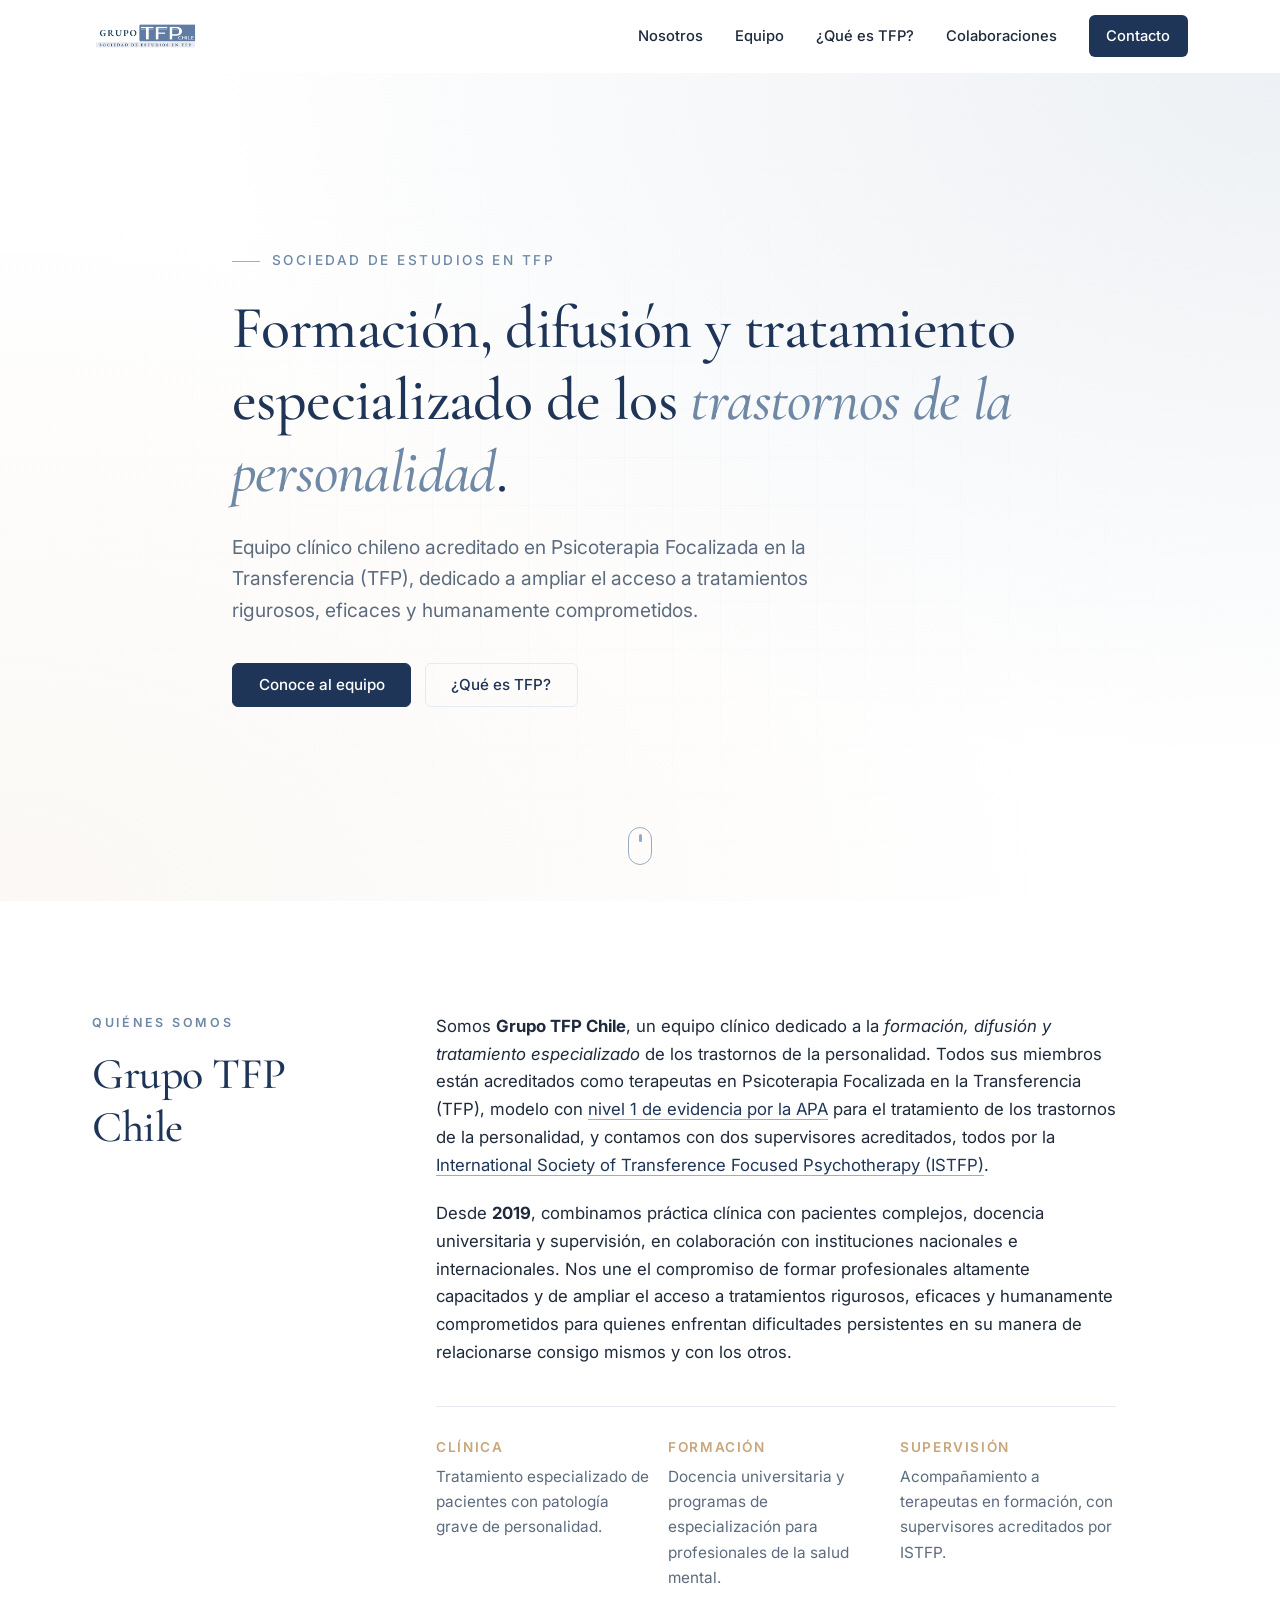
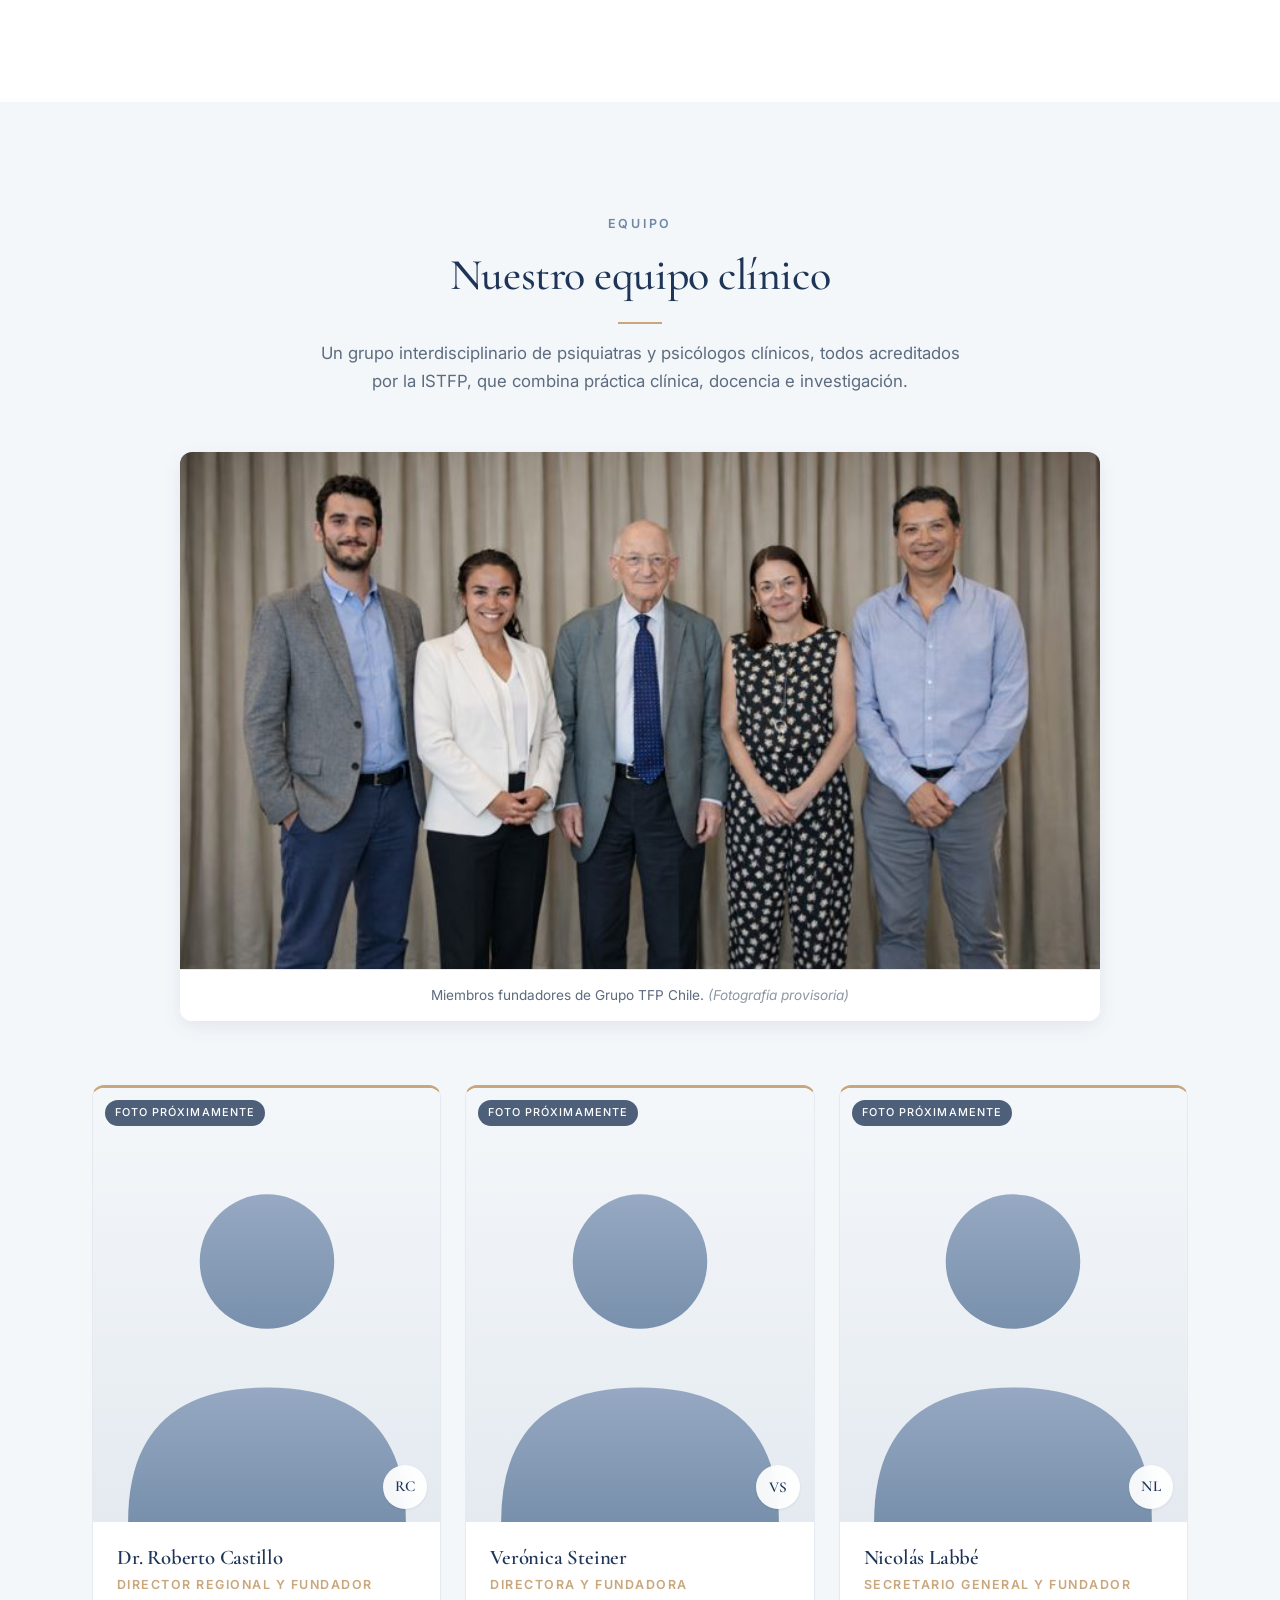
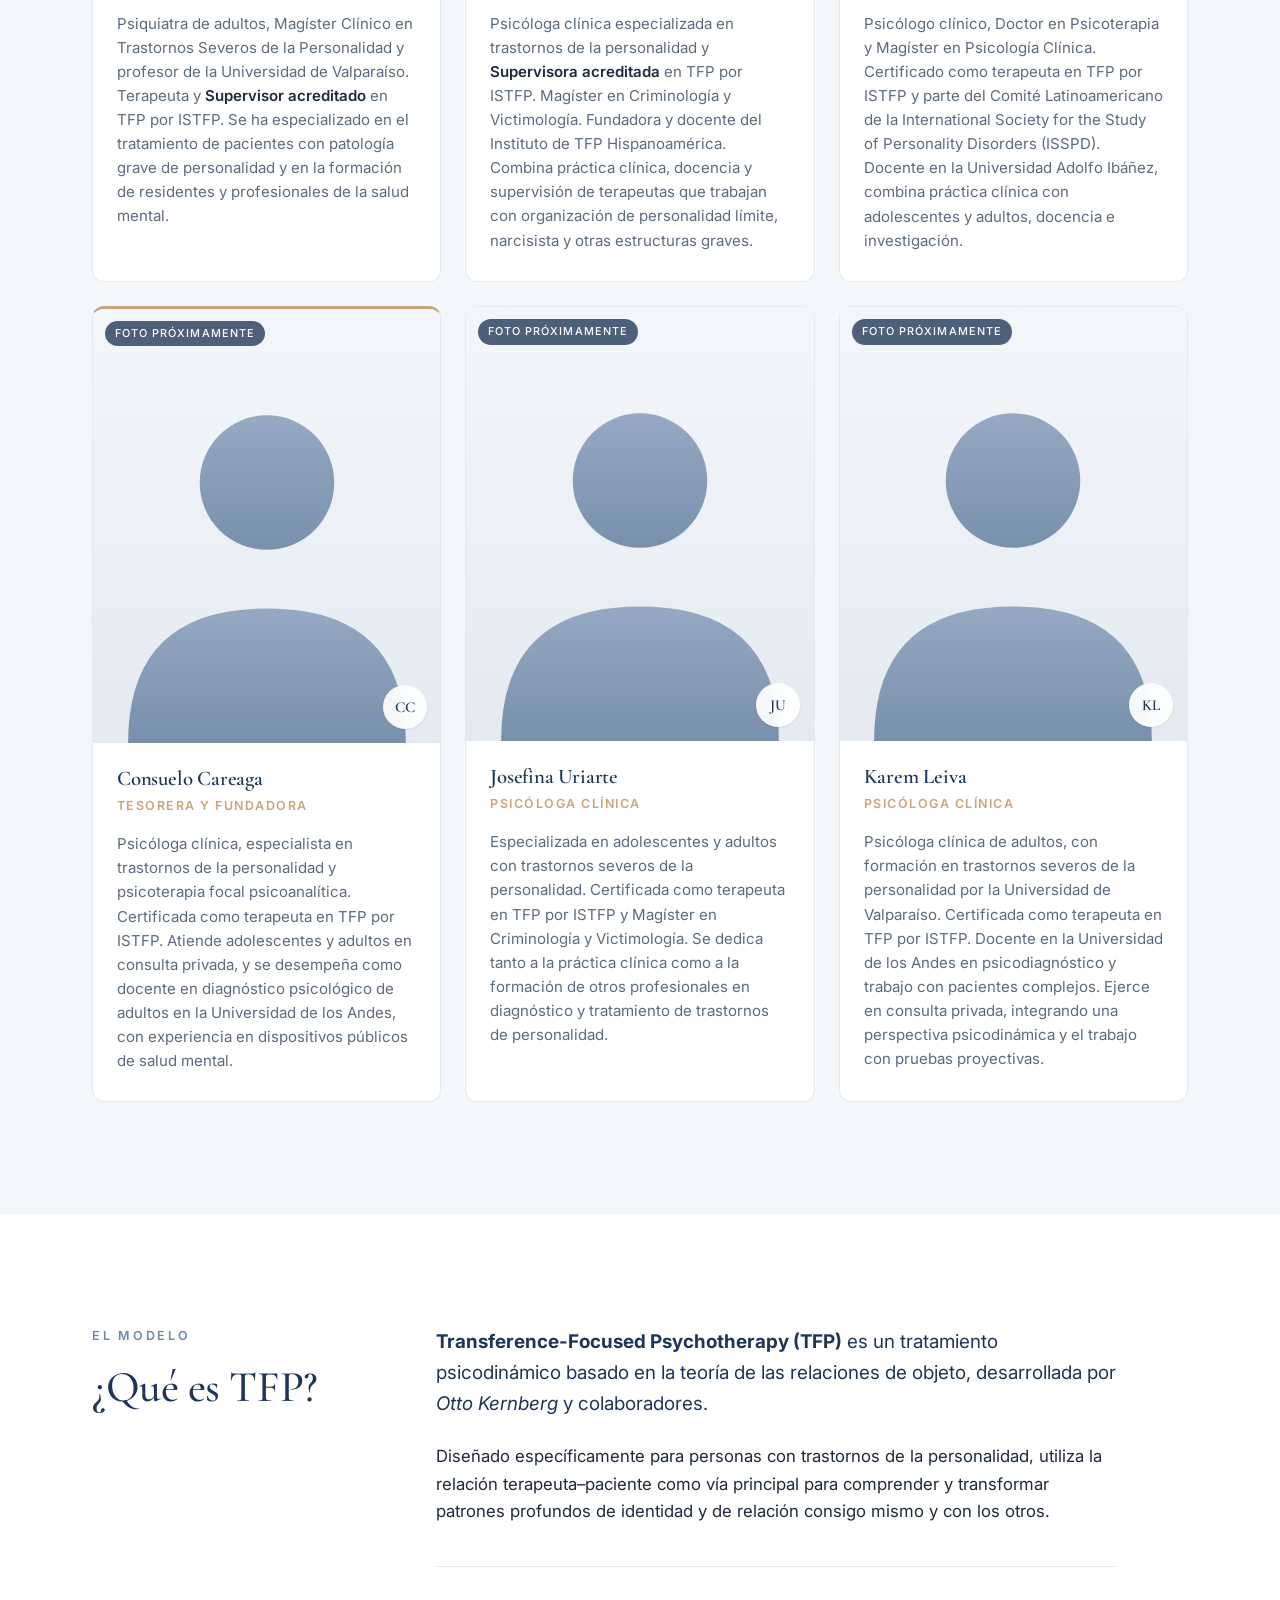
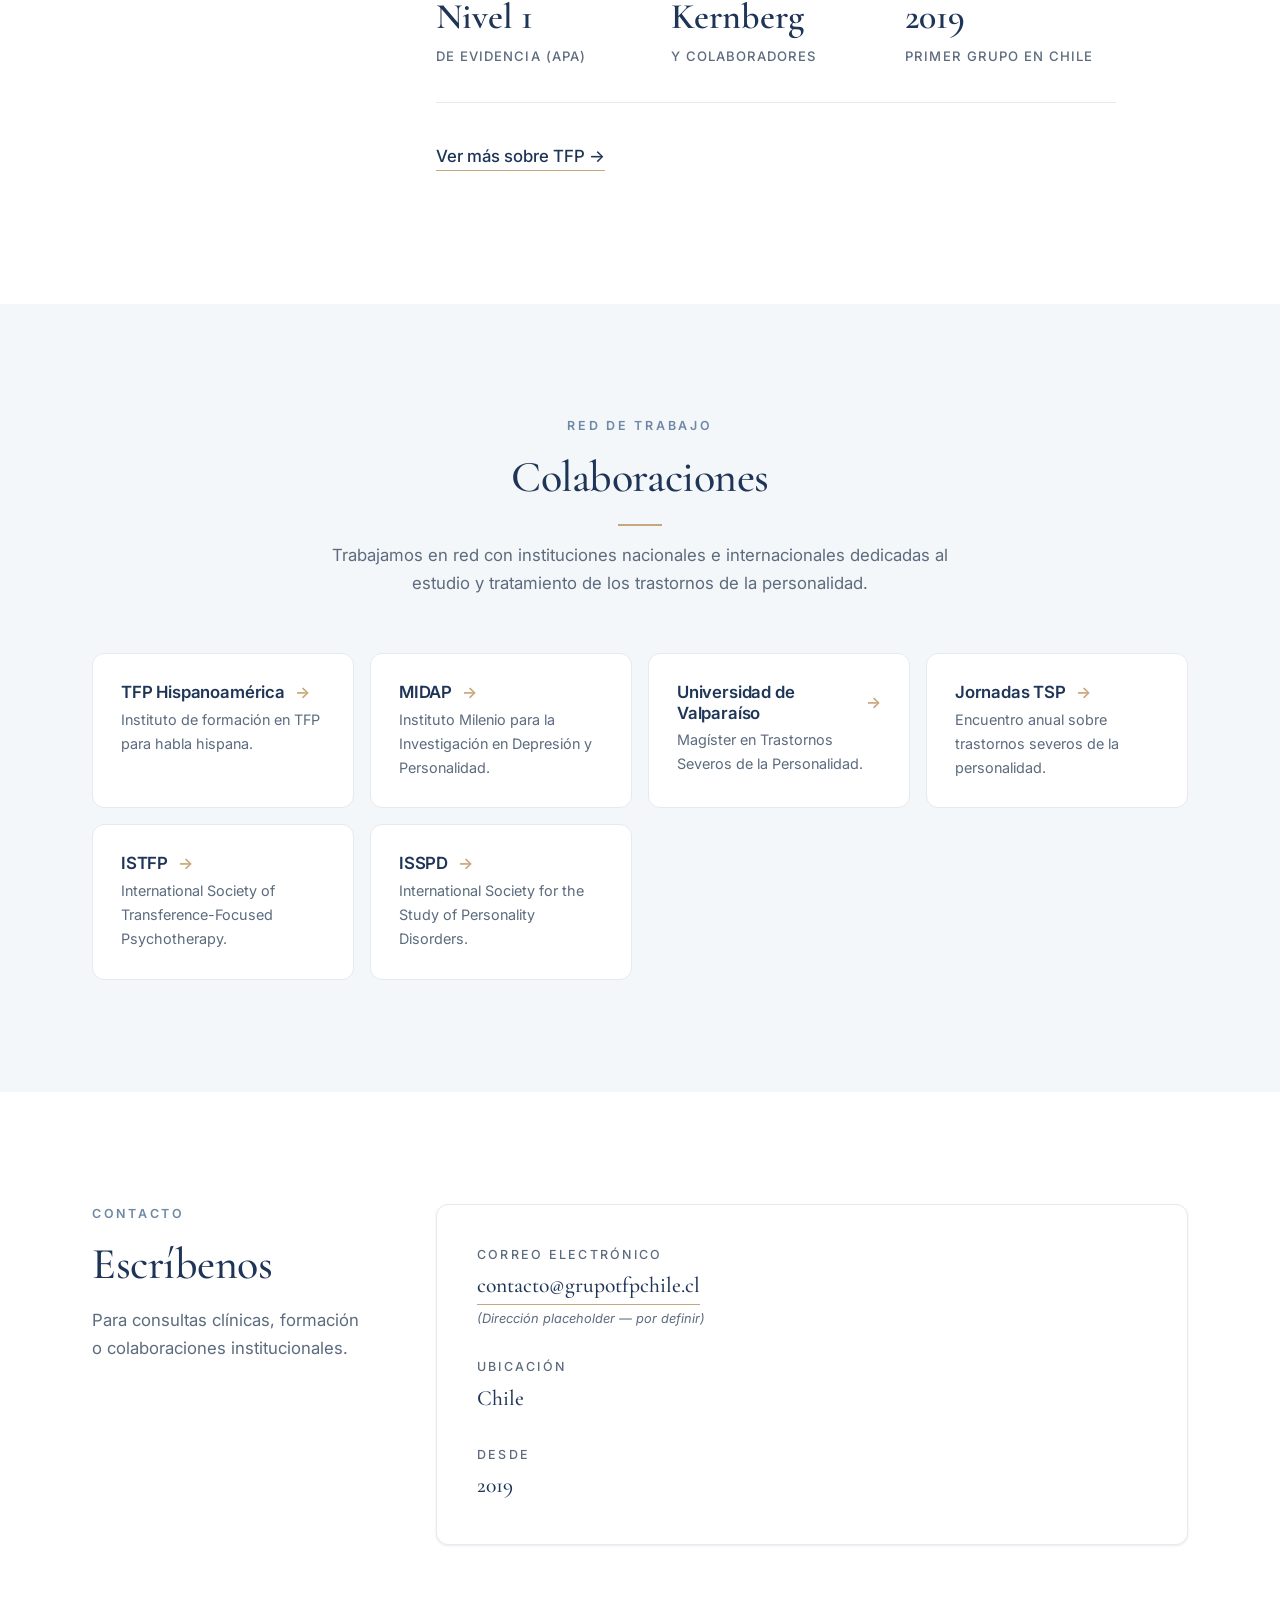
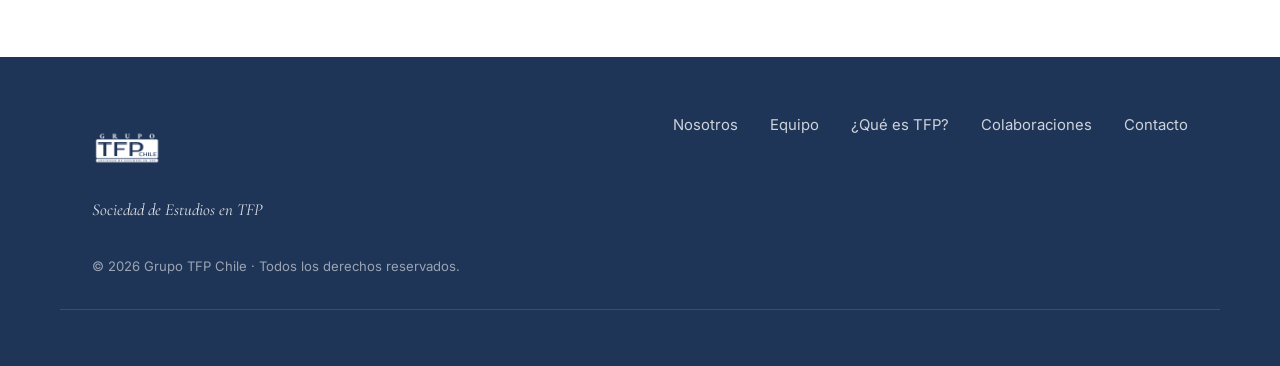
==== index.html @ db793c7a "Subir sitio" ====
<!DOCTYPE html>
<html lang="es">
<head>
  <meta charset="UTF-8" />
  <meta name="viewport" content="width=device-width, initial-scale=1.0" />
  <title>Grupo TFP Chile — Sociedad de Estudios en TFP</title>
  <meta name="description" content="Equipo clínico chileno dedicado a la formación, difusión y tratamiento especializado de los trastornos de la personalidad mediante Psicoterapia Focalizada en la Transferencia (TFP)." />
  <link rel="icon" type="image/png" href="assets/logos/logo-tfp.png" />
  <link rel="preconnect" href="https://fonts.googleapis.com" />
  <link rel="preconnect" href="https://fonts.gstatic.com" crossorigin />
  <link href="https://fonts.googleapis.com/css2?family=Cormorant+Garamond:wght@400;500;600;700&family=Inter:wght@300;400;500;600;700&display=swap" rel="stylesheet" />
  <link rel="stylesheet" href="css/styles.css" />
</head>
<body>

  <!-- ======================= NAV ======================= -->
  <header class="nav" id="site-nav">
    <div class="nav__inner container">
      <a href="#inicio" class="nav__brand" aria-label="Grupo TFP Chile — inicio">
        <img src="assets/logos/logo-tfp-extendido.png" alt="Grupo TFP Chile" class="nav__logo" />
      </a>

      <button class="nav__toggle" aria-label="Abrir menú" aria-expanded="false" aria-controls="nav-menu">
        <span></span><span></span><span></span>
      </button>

      <nav class="nav__menu" id="nav-menu" aria-label="Principal">
        <a href="#nosotros">Nosotros</a>
        <a href="#equipo">Equipo</a>
        <a href="#tfp">¿Qué es TFP?</a>
        <a href="#colaboraciones">Colaboraciones</a>
        <a href="#contacto" class="nav__cta">Contacto</a>
      </nav>
    </div>
  </header>

  <!-- ======================= HERO ======================= -->
  <section class="hero" id="inicio">
    <div class="hero__inner container">
      <p class="hero__eyebrow">Sociedad de Estudios en TFP</p>
      <h1 class="hero__title">
        Formación, difusión y tratamiento especializado de los
        <em>trastornos de la personalidad</em>.
      </h1>
      <p class="hero__lead">
        Equipo clínico chileno acreditado en Psicoterapia Focalizada en la Transferencia (TFP),
        dedicado a ampliar el acceso a tratamientos rigurosos, eficaces y humanamente comprometidos.
      </p>
      <div class="hero__actions">
        <a href="#equipo" class="btn btn--primary">Conoce al equipo</a>
        <a href="#tfp" class="btn btn--ghost">¿Qué es TFP?</a>
      </div>
    </div>
    <a href="#nosotros" class="hero__scroll" aria-label="Desplazar hacia abajo">
      <span></span>
    </a>
  </section>

  <!-- ======================= NOSOTROS ======================= -->
  <section class="section" id="nosotros">
    <div class="container section__grid">
      <header class="section__head">
        <p class="section__eyebrow">Quiénes somos</p>
        <h2 class="section__title">Grupo TFP Chile</h2>
      </header>

      <div class="section__body prose">
        <p>
          Somos <strong>Grupo TFP Chile</strong>, un equipo clínico dedicado a la
          <em>formación, difusión y tratamiento especializado</em> de los trastornos de la
          personalidad. Todos sus miembros están acreditados como terapeutas en
          Psicoterapia Focalizada en la Transferencia (TFP), modelo con
          <a href="https://div12.org/treatment/transference-focused-therapy-for-borderline-personality-disorder/" target="_blank" rel="noopener noreferrer">nivel&nbsp;1 de evidencia por la APA</a>
          para el tratamiento de los trastornos de la personalidad, y contamos con dos
          supervisores acreditados, todos por la
          <a href="https://www.istfp.org/" target="_blank" rel="noopener noreferrer">International Society of Transference Focused Psychotherapy (ISTFP)</a>.
        </p>
        <p>
          Desde <strong>2019</strong>, combinamos práctica clínica con pacientes complejos,
          docencia universitaria y supervisión, en colaboración con instituciones nacionales
          e internacionales. Nos une el compromiso de formar profesionales altamente capacitados
          y de ampliar el acceso a tratamientos rigurosos, eficaces y humanamente comprometidos
          para quienes enfrentan dificultades persistentes en su manera de relacionarse consigo
          mismos y con los otros.
        </p>

        <ul class="pillars">
          <li>
            <h3>Clínica</h3>
            <p>Tratamiento especializado de pacientes con patología grave de personalidad.</p>
          </li>
          <li>
            <h3>Formación</h3>
            <p>Docencia universitaria y programas de especialización para profesionales de la salud mental.</p>
          </li>
          <li>
            <h3>Supervisión</h3>
            <p>Acompañamiento a terapeutas en formación, con supervisores acreditados por ISTFP.</p>
          </li>
        </ul>
      </div>
    </div>
  </section>

  <!-- ======================= EQUIPO ======================= -->
  <section class="section section--alt" id="equipo">
    <div class="container">
      <header class="section__head section__head--center">
        <p class="section__eyebrow">Equipo</p>
        <h2 class="section__title">Nuestro equipo clínico</h2>
        <p class="section__intro">
          Un grupo interdisciplinario de psiquiatras y psicólogos clínicos, todos acreditados por la ISTFP,
          que combina práctica clínica, docencia e investigación.
        </p>
      </header>

      <figure class="team-photo">
        <img src="assets/team/equipo-grupo-tfp.jpg" alt="Miembros fundadores de Grupo TFP Chile" />
        <figcaption>Miembros fundadores de Grupo TFP Chile. <span>(Fotografía provisoria)</span></figcaption>
      </figure>

      <ul class="team-grid">

        <li class="team-card team-card--founder">
          <figure class="team-card__photo">
            <img src="assets/team/placeholder.svg" alt="Retrato provisorio de Dr. Roberto Castillo" />
            <figcaption class="team-card__initials" aria-hidden="true">RC</figcaption>
            <span class="team-card__placeholder-note">Foto próximamente</span>
          </figure>
          <div class="team-card__body">
            <h3 class="team-card__name">Dr. Roberto Castillo</h3>
            <p class="team-card__role">Director Regional y Fundador</p>
            <p class="team-card__bio">
              Psiquiatra de adultos, Magíster Clínico en Trastornos Severos de la Personalidad y
              profesor de la Universidad de Valparaíso. Terapeuta y <strong>Supervisor acreditado</strong>
              en TFP por ISTFP. Se ha especializado en el tratamiento de pacientes con patología grave
              de personalidad y en la formación de residentes y profesionales de la salud mental.
            </p>
          </div>
        </li>

        <li class="team-card team-card--founder">
          <figure class="team-card__photo">
            <img src="assets/team/placeholder.svg" alt="Retrato provisorio de Verónica Steiner" />
            <figcaption class="team-card__initials" aria-hidden="true">VS</figcaption>
            <span class="team-card__placeholder-note">Foto próximamente</span>
          </figure>
          <div class="team-card__body">
            <h3 class="team-card__name">Verónica Steiner</h3>
            <p class="team-card__role">Directora y Fundadora</p>
            <p class="team-card__bio">
              Psicóloga clínica especializada en trastornos de la personalidad y
              <strong>Supervisora acreditada</strong> en TFP por ISTFP. Magíster en Criminología y
              Victimología. Fundadora y docente del Instituto de TFP Hispanoamérica. Combina práctica
              clínica, docencia y supervisión de terapeutas que trabajan con organización de
              personalidad límite, narcisista y otras estructuras graves.
            </p>
          </div>
        </li>

        <li class="team-card team-card--founder">
          <figure class="team-card__photo">
            <img src="assets/team/placeholder.svg" alt="Retrato provisorio de Nicolás Labbé" />
            <figcaption class="team-card__initials" aria-hidden="true">NL</figcaption>
            <span class="team-card__placeholder-note">Foto próximamente</span>
          </figure>
          <div class="team-card__body">
            <h3 class="team-card__name">Nicolás Labbé</h3>
            <p class="team-card__role">Secretario General y Fundador</p>
            <p class="team-card__bio">
              Psicólogo clínico, Doctor en Psicoterapia y Magíster en Psicología Clínica.
              Certificado como terapeuta en TFP por ISTFP y parte del Comité Latinoamericano de la
              International Society for the Study of Personality Disorders (ISSPD). Docente en la
              Universidad Adolfo Ibáñez, combina práctica clínica con adolescentes y adultos,
              docencia e investigación.
            </p>
          </div>
        </li>

        <li class="team-card team-card--founder">
          <figure class="team-card__photo">
            <img src="assets/team/placeholder.svg" alt="Retrato provisorio de Consuelo Careaga" />
            <figcaption class="team-card__initials" aria-hidden="true">CC</figcaption>
            <span class="team-card__placeholder-note">Foto próximamente</span>
          </figure>
          <div class="team-card__body">
            <h3 class="team-card__name">Consuelo Careaga</h3>
            <p class="team-card__role">Tesorera y Fundadora</p>
            <p class="team-card__bio">
              Psicóloga clínica, especialista en trastornos de la personalidad y psicoterapia focal
              psicoanalítica. Certificada como terapeuta en TFP por ISTFP. Atiende adolescentes y
              adultos en consulta privada, y se desempeña como docente en diagnóstico psicológico de
              adultos en la Universidad de los Andes, con experiencia en dispositivos públicos de salud mental.
            </p>
          </div>
        </li>

        <li class="team-card">
          <figure class="team-card__photo">
            <img src="assets/team/placeholder.svg" alt="Retrato provisorio de Josefina Uriarte" />
            <figcaption class="team-card__initials" aria-hidden="true">JU</figcaption>
            <span class="team-card__placeholder-note">Foto próximamente</span>
          </figure>
          <div class="team-card__body">
            <h3 class="team-card__name">Josefina Uriarte</h3>
            <p class="team-card__role">Psicóloga clínica</p>
            <p class="team-card__bio">
              Especializada en adolescentes y adultos con trastornos severos de la personalidad.
              Certificada como terapeuta en TFP por ISTFP y Magíster en Criminología y Victimología.
              Se dedica tanto a la práctica clínica como a la formación de otros profesionales en
              diagnóstico y tratamiento de trastornos de personalidad.
            </p>
          </div>
        </li>

        <li class="team-card">
          <figure class="team-card__photo">
            <img src="assets/team/placeholder.svg" alt="Retrato provisorio de Karem Leiva" />
            <figcaption class="team-card__initials" aria-hidden="true">KL</figcaption>
            <span class="team-card__placeholder-note">Foto próximamente</span>
          </figure>
          <div class="team-card__body">
            <h3 class="team-card__name">Karem Leiva</h3>
            <p class="team-card__role">Psicóloga clínica</p>
            <p class="team-card__bio">
              Psicóloga clínica de adultos, con formación en trastornos severos de la personalidad
              por la Universidad de Valparaíso. Certificada como terapeuta en TFP por ISTFP. Docente
              en la Universidad de los Andes en psicodiagnóstico y trabajo con pacientes complejos.
              Ejerce en consulta privada, integrando una perspectiva psicodinámica y el trabajo con
              pruebas proyectivas.
            </p>
          </div>
        </li>

      </ul>
    </div>
  </section>

  <!-- ======================= QUÉ ES TFP ======================= -->
  <section class="section" id="tfp">
    <div class="container section__grid">
      <header class="section__head">
        <p class="section__eyebrow">El modelo</p>
        <h2 class="section__title">¿Qué es TFP?</h2>
      </header>

      <div class="section__body prose">
        <p class="lead">
          <strong>Transference-Focused Psychotherapy (TFP)</strong> es un tratamiento psicodinámico
          basado en la teoría de las relaciones de objeto, desarrollada por
          <em>Otto Kernberg</em> y colaboradores.
        </p>
        <p>
          Diseñado específicamente para personas con trastornos de la personalidad, utiliza la
          relación terapeuta–paciente como vía principal para comprender y transformar patrones
          profundos de identidad y de relación consigo mismo y con los otros.
        </p>

        <div class="tfp-stats">
          <div class="stat">
            <span class="stat__value">Nivel 1</span>
            <span class="stat__label">de evidencia (APA)</span>
          </div>
          <div class="stat">
            <span class="stat__value">Kernberg</span>
            <span class="stat__label">y colaboradores</span>
          </div>
          <div class="stat">
            <span class="stat__value">2019</span>
            <span class="stat__label">primer grupo en Chile</span>
          </div>
        </div>

        <p>
          <a href="tfp.html" class="link-more">Ver más sobre TFP →</a>
        </p>
      </div>
    </div>
  </section>

  <!-- ======================= COLABORACIONES ======================= -->
  <section class="section section--alt" id="colaboraciones">
    <div class="container">
      <header class="section__head section__head--center">
        <p class="section__eyebrow">Red de trabajo</p>
        <h2 class="section__title">Colaboraciones</h2>
        <p class="section__intro">
          Trabajamos en red con instituciones nacionales e internacionales dedicadas al estudio y
          tratamiento de los trastornos de la personalidad.
        </p>
      </header>

      <ul class="collab-grid">
        <li>
          <a href="https://tfphispanoamerica.com/" target="_blank" rel="noopener noreferrer">
            <h3>TFP Hispanoamérica</h3>
            <p>Instituto de formación en TFP para habla hispana.</p>
          </a>
        </li>
        <li>
          <a href="https://midap.org/" target="_blank" rel="noopener noreferrer">
            <h3>MIDAP</h3>
            <p>Instituto Milenio para la Investigación en Depresión y Personalidad.</p>
          </a>
        </li>
        <li>
          <a href="https://www.uv.cl/" target="_blank" rel="noopener noreferrer">
            <h3>Universidad de Valparaíso</h3>
            <p>Magíster en Trastornos Severos de la Personalidad.</p>
          </a>
        </li>
        <li>
          <a href="https://tsp.uv.cl/" target="_blank" rel="noopener noreferrer">
            <h3>Jornadas TSP</h3>
            <p>Encuentro anual sobre trastornos severos de la personalidad.</p>
          </a>
        </li>
        <li>
          <a href="https://www.istfp.org/" target="_blank" rel="noopener noreferrer">
            <h3>ISTFP</h3>
            <p>International Society of Transference-Focused Psychotherapy.</p>
          </a>
        </li>
        <li>
          <a href="https://isspd.com/" target="_blank" rel="noopener noreferrer">
            <h3>ISSPD</h3>
            <p>International Society for the Study of Personality Disorders.</p>
          </a>
        </li>
      </ul>
    </div>
  </section>

  <!-- ======================= CONTACTO ======================= -->
  <section class="section section--contact" id="contacto">
    <div class="container section__grid">
      <header class="section__head">
        <p class="section__eyebrow">Contacto</p>
        <h2 class="section__title">Escríbenos</h2>
        <p class="section__intro">
          Para consultas clínicas, formación o colaboraciones institucionales.
        </p>
      </header>

      <div class="section__body">
        <div class="contact-card">
          <div class="contact-card__item">
            <span class="contact-card__label">Correo electrónico</span>
            <a class="contact-card__value" href="mailto:contacto@grupotfpchile.cl">contacto@grupotfpchile.cl</a>
            <span class="contact-card__hint">(Dirección placeholder — por definir)</span>
          </div>
          <div class="contact-card__item">
            <span class="contact-card__label">Ubicación</span>
            <span class="contact-card__value">Chile</span>
          </div>
          <div class="contact-card__item">
            <span class="contact-card__label">Desde</span>
            <span class="contact-card__value">2019</span>
          </div>
        </div>
      </div>
    </div>
  </section>

  <!-- ======================= FOOTER ======================= -->
  <footer class="footer">
    <div class="container footer__inner">
      <div class="footer__brand">
        <img src="assets/logos/logo-tfp-blanco-recuadro.png" alt="Grupo TFP Chile" />
        <p>Sociedad de Estudios en TFP</p>
      </div>
      <nav class="footer__nav" aria-label="Pie de página">
        <a href="#nosotros">Nosotros</a>
        <a href="#equipo">Equipo</a>
        <a href="#tfp">¿Qué es TFP?</a>
        <a href="#colaboraciones">Colaboraciones</a>
        <a href="#contacto">Contacto</a>
      </nav>
      <p class="footer__legal">© <span id="year">2026</span> Grupo TFP Chile · Todos los derechos reservados.</p>
    </div>
  </footer>

  <script src="js/script.js" defer></script>
</body>
</html>
---- css/styles.css ----
/* =========================================================
   Grupo TFP Chile — Stylesheet
   Paleta derivada del logo. Profesional y minimalista.
   ========================================================= */

:root {
  /* Primarios */
  --navy:     #1F3557;
  --steel:    #6E88A6;

  /* Neutros */
  --ink:      #1E2A3B;
  --muted:    #5C6B7E;
  --bg:       #FFFFFF;
  --bg-alt:   #F4F7FA;
  --line:     #E4EAF0;

  /* Acento */
  --accent:   #C9A67B;

  /* Tipografía */
  --font-serif: "Cormorant Garamond", Georgia, "Times New Roman", serif;
  --font-sans:  "Inter", system-ui, -apple-system, "Segoe UI", Roboto, sans-serif;

  /* Escala */
  --maxw: 1160px;
  --gutter: clamp(1.25rem, 3vw, 2rem);
  --radius: 6px;
  --radius-lg: 12px;
  --shadow-sm: 0 1px 2px rgba(31, 53, 87, 0.04), 0 1px 3px rgba(31, 53, 87, 0.06);
  --shadow-md: 0 6px 20px rgba(31, 53, 87, 0.08);
  --transition: 220ms cubic-bezier(.4, 0, .2, 1);
}

/* =========================================================
   Reset / base
   ========================================================= */
*, *::before, *::after { box-sizing: border-box; }

html { scroll-behavior: smooth; }

body {
  margin: 0;
  font-family: var(--font-sans);
  font-size: 17px;
  line-height: 1.65;
  color: var(--ink);
  background: var(--bg);
  -webkit-font-smoothing: antialiased;
  -moz-osx-font-smoothing: grayscale;
}

img { max-width: 100%; display: block; height: auto; }

a {
  color: var(--navy);
  text-decoration: none;
  transition: color var(--transition);
}
a:hover { color: var(--steel); }

h1, h2, h3, h4 {
  font-family: var(--font-serif);
  color: var(--navy);
  font-weight: 600;
  letter-spacing: -0.01em;
  line-height: 1.2;
  margin: 0;
}

p { margin: 0 0 1em; }

.container {
  width: 100%;
  max-width: var(--maxw);
  margin-inline: auto;
  padding-inline: var(--gutter);
}

/* =========================================================
   Navegación
   ========================================================= */
.nav {
  position: sticky;
  top: 0;
  z-index: 50;
  background: rgba(255, 255, 255, 0.88);
  backdrop-filter: saturate(180%) blur(10px);
  -webkit-backdrop-filter: saturate(180%) blur(10px);
  border-bottom: 1px solid transparent;
  transition: border-color var(--transition), background var(--transition);
}
.nav.is-scrolled {
  border-bottom-color: var(--line);
  background: rgba(255, 255, 255, 0.96);
}
.nav__inner {
  display: flex;
  align-items: center;
  justify-content: space-between;
  min-height: 72px;
  gap: 1.5rem;
}
.nav__brand { display: flex; align-items: center; }
.nav__logo { height: 40px; width: auto; }

.nav__menu {
  display: flex;
  gap: 2rem;
  align-items: center;
}
.nav__menu a {
  font-size: 0.92rem;
  font-weight: 500;
  color: var(--ink);
  position: relative;
  padding: 0.25rem 0;
}
.nav__menu a::after {
  content: "";
  position: absolute;
  left: 0; bottom: -4px;
  width: 0; height: 1.5px;
  background: var(--accent);
  transition: width var(--transition);
}
.nav__menu a:hover::after { width: 100%; }

.nav__cta {
  background: var(--navy);
  color: #fff !important;
  padding: 0.55rem 1.1rem !important;
  border-radius: var(--radius);
  transition: background var(--transition);
}
.nav__cta::after { display: none; }
.nav__cta:hover { background: var(--steel); }

.nav__toggle {
  display: none;
  flex-direction: column;
  justify-content: space-between;
  width: 28px;
  height: 20px;
  background: none;
  border: 0;
  cursor: pointer;
  padding: 0;
}
.nav__toggle span {
  display: block;
  height: 2px;
  background: var(--navy);
  border-radius: 2px;
  transition: transform var(--transition), opacity var(--transition);
}

/* =========================================================
   Hero
   ========================================================= */
.hero {
  position: relative;
  min-height: calc(100vh - 72px);
  display: flex;
  align-items: center;
  padding: clamp(4rem, 10vh, 7rem) 0 clamp(5rem, 12vh, 8rem);
  background:
    radial-gradient(ellipse at top right, rgba(110, 136, 166, 0.12), transparent 60%),
    radial-gradient(ellipse at bottom left, rgba(201, 166, 123, 0.08), transparent 60%),
    var(--bg);
  overflow: hidden;
}
.hero::before {
  content: "";
  position: absolute;
  inset: 0;
  background-image:
    linear-gradient(var(--line) 1px, transparent 1px),
    linear-gradient(90deg, var(--line) 1px, transparent 1px);
  background-size: 48px 48px;
  mask-image: radial-gradient(ellipse at center, rgba(0,0,0,.5), transparent 70%);
  -webkit-mask-image: radial-gradient(ellipse at center, rgba(0,0,0,.5), transparent 70%);
  opacity: 0.45;
  pointer-events: none;
}
.hero__inner { position: relative; max-width: 880px; }

.hero__eyebrow {
  font-family: var(--font-sans);
  font-size: 0.85rem;
  font-weight: 500;
  letter-spacing: 0.18em;
  text-transform: uppercase;
  color: var(--steel);
  margin: 0 0 1.25rem;
}
.hero__eyebrow::before {
  content: "";
  display: inline-block;
  width: 28px;
  height: 1px;
  background: var(--accent);
  vertical-align: middle;
  margin-right: 0.75rem;
}

.hero__title {
  font-size: clamp(2.2rem, 5.2vw, 3.75rem);
  font-weight: 500;
  color: var(--navy);
  margin-bottom: 1.5rem;
}
.hero__title em {
  font-style: italic;
  color: var(--steel);
  font-weight: 500;
}

.hero__lead {
  font-size: clamp(1.05rem, 1.6vw, 1.2rem);
  color: var(--muted);
  max-width: 640px;
  margin-bottom: 2.25rem;
}

.hero__actions {
  display: flex;
  gap: 0.85rem;
  flex-wrap: wrap;
}

.hero__scroll {
  position: absolute;
  left: 50%;
  bottom: 2.25rem;
  transform: translateX(-50%);
  width: 24px;
  height: 38px;
  border: 1.5px solid var(--steel);
  border-radius: 12px;
  display: flex;
  justify-content: center;
  opacity: 0.7;
}
.hero__scroll span {
  width: 3px;
  height: 8px;
  background: var(--steel);
  border-radius: 2px;
  margin-top: 6px;
  animation: scroll-dot 1.8s ease-in-out infinite;
}
@keyframes scroll-dot {
  0%   { transform: translateY(0); opacity: 1; }
  70%  { transform: translateY(10px); opacity: 0; }
  100% { transform: translateY(0); opacity: 0; }
}

/* =========================================================
   Botones
   ========================================================= */
.btn {
  display: inline-flex;
  align-items: center;
  gap: 0.5rem;
  padding: 0.85rem 1.6rem;
  font: 500 0.95rem/1 var(--font-sans);
  border-radius: var(--radius);
  border: 1.5px solid transparent;
  cursor: pointer;
  transition: all var(--transition);
  text-decoration: none;
}
.btn--primary {
  background: var(--navy);
  color: #fff;
  border-color: var(--navy);
}
.btn--primary:hover {
  background: var(--steel);
  border-color: var(--steel);
  color: #fff;
  transform: translateY(-1px);
  box-shadow: var(--shadow-md);
}
.btn--ghost {
  background: transparent;
  color: var(--navy);
  border-color: var(--line);
}
.btn--ghost:hover {
  border-color: var(--navy);
  color: var(--navy);
}

/* =========================================================
   Secciones
   ========================================================= */
.section {
  padding: clamp(4rem, 9vw, 7rem) 0;
}
.section--alt { background: var(--bg-alt); }

.section__grid {
  display: grid;
  grid-template-columns: 280px 1fr;
  gap: clamp(2rem, 5vw, 5rem);
  align-items: start;
}

.section__head { position: relative; }
.section__head--center {
  text-align: center;
  max-width: 720px;
  margin: 0 auto 3.5rem;
}

.section__eyebrow {
  font-family: var(--font-sans);
  font-size: 0.78rem;
  font-weight: 600;
  letter-spacing: 0.22em;
  text-transform: uppercase;
  color: var(--steel);
  margin: 0 0 0.9rem;
}
.section__title {
  font-size: clamp(1.9rem, 3.6vw, 2.75rem);
  font-weight: 500;
  color: var(--navy);
  margin-bottom: 1rem;
}
.section__head--center .section__title::after {
  content: "";
  display: block;
  width: 44px;
  height: 2px;
  background: var(--accent);
  margin: 1.25rem auto 0;
}
.section__intro {
  color: var(--muted);
  font-size: 1.05rem;
  max-width: 640px;
  margin-inline: auto;
}

/* Prose */
.prose { max-width: 680px; color: var(--ink); }
.prose p { margin-bottom: 1.25em; font-size: 1.05rem; }
.prose .lead { font-size: 1.18rem; color: var(--navy); }
.prose a {
  color: var(--navy);
  border-bottom: 1px solid var(--accent);
  transition: color var(--transition), border-color var(--transition);
}
.prose a:hover { color: var(--steel); border-color: var(--steel); }

.link-more {
  font-weight: 500;
  color: var(--navy);
  border-bottom: 1px solid var(--accent);
  display: inline-block;
}

/* Pilares */
.pillars {
  list-style: none;
  padding: 0;
  margin: 2.5rem 0 0;
  display: grid;
  grid-template-columns: repeat(3, 1fr);
  gap: 1rem;
  border-top: 1px solid var(--line);
  padding-top: 2rem;
}
.pillars li h3 {
  font-family: var(--font-sans);
  font-size: 0.85rem;
  font-weight: 600;
  letter-spacing: 0.12em;
  text-transform: uppercase;
  color: var(--accent);
  margin-bottom: 0.5rem;
}
.pillars li p {
  font-size: 0.96rem;
  color: var(--muted);
  margin: 0;
}

/* =========================================================
   Equipo
   ========================================================= */
.team-photo {
  margin: 0 0 4rem;
  max-width: 920px;
  margin-inline: auto;
  border-radius: var(--radius-lg);
  overflow: hidden;
  box-shadow: var(--shadow-md);
}
.team-photo img {
  width: 100%;
  object-fit: cover;
  object-position: center;
  aspect-ratio: 16 / 9;
  background: var(--bg-alt);
}
.team-photo figcaption {
  font-size: 0.85rem;
  color: var(--muted);
  text-align: center;
  padding: 0.9rem 1rem;
  background: #fff;
  border-top: 1px solid var(--line);
}
.team-photo figcaption span { font-style: italic; opacity: 0.7; }

.team-grid {
  list-style: none;
  padding: 0;
  margin: 0;
  display: grid;
  grid-template-columns: repeat(auto-fit, minmax(280px, 1fr));
  gap: 1.5rem;
}

.team-card {
  background: #fff;
  border: 1px solid var(--line);
  border-radius: var(--radius-lg);
  overflow: hidden;
  display: flex;
  flex-direction: column;
  transition: border-color var(--transition), transform var(--transition), box-shadow var(--transition);
}
.team-card:hover {
  border-color: var(--steel);
  transform: translateY(-3px);
  box-shadow: var(--shadow-md);
}
.team-card--founder { border-top: 3px solid var(--accent); }

.team-card__photo {
  position: relative;
  margin: 0;
  aspect-ratio: 4 / 5;
  overflow: hidden;
  background: var(--bg-alt);
}
.team-card__photo img {
  width: 100%;
  height: 100%;
  object-fit: cover;
  object-position: center;
  transition: transform var(--transition);
}
.team-card:hover .team-card__photo img { transform: scale(1.03); }

.team-card__initials {
  position: absolute;
  bottom: 0.85rem;
  right: 0.85rem;
  width: 44px;
  height: 44px;
  border-radius: 50%;
  background: rgba(255, 255, 255, 0.92);
  color: var(--navy);
  display: flex;
  align-items: center;
  justify-content: center;
  font-family: var(--font-serif);
  font-weight: 600;
  font-size: 0.95rem;
  letter-spacing: 0.05em;
  box-shadow: var(--shadow-sm);
  backdrop-filter: blur(8px);
  -webkit-backdrop-filter: blur(8px);
}

.team-card__placeholder-note {
  position: absolute;
  top: 0.75rem;
  left: 0.75rem;
  background: rgba(31, 53, 87, 0.78);
  color: #fff;
  font-size: 0.68rem;
  font-weight: 500;
  letter-spacing: 0.1em;
  text-transform: uppercase;
  padding: 0.25rem 0.6rem;
  border-radius: 100px;
  backdrop-filter: blur(6px);
  -webkit-backdrop-filter: blur(6px);
}

.team-card__body {
  padding: 1.5rem 1.5rem 1.75rem;
  display: flex;
  flex-direction: column;
  flex: 1;
}

.team-card__name {
  font-size: 1.3rem;
  font-weight: 600;
  color: var(--navy);
  margin-bottom: 0.25rem;
}
.team-card__role {
  font-family: var(--font-sans);
  font-size: 0.78rem;
  font-weight: 600;
  letter-spacing: 0.12em;
  text-transform: uppercase;
  color: var(--accent);
  margin: 0 0 1rem;
}
.team-card__bio {
  font-size: 0.94rem;
  color: var(--muted);
  margin: 0;
  line-height: 1.6;
}
.team-card__bio strong { color: var(--ink); font-weight: 600; }

/* =========================================================
   TFP stats
   ========================================================= */
.tfp-stats {
  display: grid;
  grid-template-columns: repeat(3, 1fr);
  gap: 1.5rem;
  margin: 2.5rem 0;
  padding: 2rem 0;
  border-top: 1px solid var(--line);
  border-bottom: 1px solid var(--line);
}
.stat { text-align: left; }
.stat__value {
  display: block;
  font-family: var(--font-serif);
  font-size: clamp(1.6rem, 3vw, 2.25rem);
  font-weight: 600;
  color: var(--navy);
  line-height: 1;
  margin-bottom: 0.4rem;
}
.stat__label {
  font-size: 0.82rem;
  letter-spacing: 0.08em;
  text-transform: uppercase;
  color: var(--muted);
  font-weight: 500;
}

/* =========================================================
   Colaboraciones
   ========================================================= */
.collab-grid {
  list-style: none;
  padding: 0;
  margin: 0;
  display: grid;
  grid-template-columns: repeat(auto-fit, minmax(260px, 1fr));
  gap: 1rem;
}
.collab-grid a {
  display: block;
  height: 100%;
  padding: 1.75rem;
  background: #fff;
  border: 1px solid var(--line);
  border-radius: var(--radius-lg);
  transition: all var(--transition);
  color: var(--ink);
}
.collab-grid a:hover {
  border-color: var(--steel);
  transform: translateY(-2px);
  box-shadow: var(--shadow-md);
}
.collab-grid h3 {
  font-family: var(--font-sans);
  font-size: 1.05rem;
  font-weight: 600;
  color: var(--navy);
  margin-bottom: 0.35rem;
  display: flex;
  align-items: center;
  gap: 0.6rem;
}
.collab-grid h3::after {
  content: "→";
  font-size: 1rem;
  color: var(--accent);
  transition: transform var(--transition);
}
.collab-grid a:hover h3::after { transform: translateX(4px); }
.collab-grid p {
  font-size: 0.9rem;
  color: var(--muted);
  margin: 0;
}

/* =========================================================
   Contacto
   ========================================================= */
.contact-card {
  background: #fff;
  border: 1px solid var(--line);
  border-radius: var(--radius-lg);
  padding: 2.5rem;
  display: grid;
  gap: 1.75rem;
  box-shadow: var(--shadow-sm);
}
.contact-card__item { display: flex; flex-direction: column; gap: 0.2rem; }
.contact-card__label {
  font-size: 0.78rem;
  letter-spacing: 0.18em;
  text-transform: uppercase;
  color: var(--muted);
  font-weight: 500;
}
.contact-card__value {
  font-family: var(--font-serif);
  font-size: 1.35rem;
  font-weight: 500;
  color: var(--navy);
}
a.contact-card__value { border-bottom: 1px solid var(--accent); align-self: flex-start; }
a.contact-card__value:hover { color: var(--steel); border-color: var(--steel); }
.contact-card__hint {
  font-size: 0.8rem;
  color: var(--muted);
  font-style: italic;
}

/* =========================================================
   Página interna (tfp.html)
   ========================================================= */
.page-header {
  background:
    radial-gradient(ellipse at top right, rgba(110, 136, 166, 0.14), transparent 60%),
    var(--bg-alt);
  padding: clamp(4rem, 9vw, 6rem) 0 clamp(3rem, 6vw, 4.5rem);
  border-bottom: 1px solid var(--line);
}
.page-header__breadcrumb {
  font-size: 0.82rem;
  letter-spacing: 0.1em;
  text-transform: uppercase;
  color: var(--muted);
  margin: 0 0 1rem;
}
.page-header__breadcrumb a {
  color: var(--muted);
  border-bottom: 1px solid transparent;
  transition: all var(--transition);
}
.page-header__breadcrumb a:hover {
  color: var(--navy);
  border-bottom-color: var(--accent);
}
.page-header__breadcrumb span { margin: 0 0.6rem; color: var(--line); }
.page-header h1 {
  font-size: clamp(2.2rem, 5vw, 3.25rem);
  font-weight: 500;
  max-width: 820px;
  margin-bottom: 1rem;
}
.page-header__lead {
  max-width: 720px;
  font-size: 1.15rem;
  color: var(--muted);
  margin: 0;
}

.article {
  padding: clamp(3.5rem, 8vw, 5.5rem) 0;
}
.article__grid {
  display: grid;
  grid-template-columns: 220px 1fr;
  gap: clamp(2rem, 5vw, 4.5rem);
  align-items: start;
  max-width: 1040px;
  margin: 0 auto;
}
.article__toc {
  position: sticky;
  top: 96px;
  padding: 0;
  list-style: none;
  margin: 0;
  font-size: 0.88rem;
}
.article__toc li { margin-bottom: 0.6rem; }
.article__toc a {
  color: var(--muted);
  display: block;
  padding: 0.4rem 0 0.4rem 0.9rem;
  border-left: 2px solid var(--line);
  transition: all var(--transition);
}
.article__toc a:hover,
.article__toc a.is-active {
  color: var(--navy);
  border-left-color: var(--accent);
}

.article__content { max-width: 720px; }
.article__content h2 {
  font-size: clamp(1.6rem, 3vw, 2rem);
  margin: 3rem 0 1rem;
  scroll-margin-top: 96px;
}
.article__content h2:first-child { margin-top: 0; }
.article__content h3 {
  font-family: var(--font-sans);
  font-size: 1.05rem;
  font-weight: 600;
  color: var(--navy);
  letter-spacing: 0;
  margin: 2rem 0 0.5rem;
}
.article__content p {
  font-size: 1.05rem;
  color: var(--ink);
  margin-bottom: 1.15em;
  line-height: 1.7;
}
.article__content a {
  color: var(--navy);
  border-bottom: 1px solid var(--accent);
  transition: color var(--transition), border-color var(--transition);
}
.article__content a:hover { color: var(--steel); border-color: var(--steel); }

.article__content ul {
  padding-left: 1.1rem;
  color: var(--ink);
  font-size: 1.02rem;
  line-height: 1.7;
}
.article__content ul li { margin-bottom: 0.5rem; }
.article__content ul li::marker { color: var(--accent); }

.callout {
  background: var(--bg-alt);
  border-left: 3px solid var(--accent);
  padding: 1.5rem 1.75rem;
  border-radius: 0 var(--radius) var(--radius) 0;
  margin: 2rem 0;
}
.callout p:last-child { margin-bottom: 0; }
.callout p:first-child {
  font-family: var(--font-serif);
  font-size: 1.15rem;
  color: var(--navy);
  font-style: italic;
}

.references {
  margin-top: 3rem;
  padding-top: 2rem;
  border-top: 1px solid var(--line);
}
.references ol {
  padding-left: 1.2rem;
  font-size: 0.95rem;
  color: var(--muted);
  line-height: 1.6;
}
.references ol li { margin-bottom: 0.65rem; }

.cta-band {
  background: var(--navy);
  color: #fff;
  padding: clamp(3rem, 6vw, 4.5rem) 0;
  text-align: center;
}
.cta-band h2 {
  color: #fff;
  font-size: clamp(1.6rem, 3vw, 2.1rem);
  margin-bottom: 1rem;
}
.cta-band p {
  color: rgba(255, 255, 255, 0.82);
  max-width: 560px;
  margin: 0 auto 1.75rem;
}
.cta-band .btn--primary {
  background: #fff;
  color: var(--navy);
  border-color: #fff;
}
.cta-band .btn--primary:hover {
  background: var(--accent);
  border-color: var(--accent);
  color: var(--navy);
}
.cta-band .btn--ghost {
  color: #fff;
  border-color: rgba(255, 255, 255, 0.4);
}
.cta-band .btn--ghost:hover {
  color: #fff;
  border-color: #fff;
}

@media (max-width: 880px) {
  .article__grid { grid-template-columns: 1fr; }
  .article__toc {
    position: static;
    display: flex;
    flex-wrap: wrap;
    gap: 0.5rem;
    padding-bottom: 1.5rem;
    border-bottom: 1px solid var(--line);
    margin-bottom: 2rem;
  }
  .article__toc li { margin: 0; }
  .article__toc a {
    border-left: 0;
    padding: 0.4rem 0.85rem;
    background: var(--bg-alt);
    border-radius: 100px;
    font-size: 0.82rem;
  }
  .article__toc a:hover,
  .article__toc a.is-active {
    background: var(--navy);
    color: #fff;
  }
}

/* =========================================================
   Footer
   ========================================================= */
.footer {
  background: var(--navy);
  color: rgba(255, 255, 255, 0.78);
  padding: 3.5rem 0 2rem;
  font-size: 0.92rem;
}
.footer__inner {
  display: grid;
  grid-template-columns: 1.2fr 2fr;
  gap: 2rem;
  align-items: start;
  padding-bottom: 2rem;
  border-bottom: 1px solid rgba(255, 255, 255, 0.12);
  margin-bottom: 1.5rem;
}
.footer__brand img { height: 70px; margin-bottom: 0.8rem; }
.footer__brand p {
  font-family: var(--font-serif);
  font-size: 1.05rem;
  color: rgba(255, 255, 255, 0.85);
  font-style: italic;
  margin: 0;
}
.footer__nav {
  display: flex;
  flex-wrap: wrap;
  gap: 1.25rem 2rem;
  justify-content: flex-end;
}
.footer__nav a {
  color: rgba(255, 255, 255, 0.78);
  font-size: 0.93rem;
}
.footer__nav a:hover { color: #fff; }
.footer__legal {
  grid-column: 1 / -1;
  margin: 0;
  font-size: 0.82rem;
  color: rgba(255, 255, 255, 0.55);
}

/* =========================================================
   Responsive
   ========================================================= */
@media (max-width: 880px) {
  .section__grid { grid-template-columns: 1fr; gap: 2rem; }
  .pillars { grid-template-columns: 1fr; gap: 1.5rem; }
  .tfp-stats { grid-template-columns: 1fr; gap: 1.75rem; }
  .footer__inner { grid-template-columns: 1fr; }
  .footer__nav { justify-content: flex-start; }
}

@media (max-width: 720px) {
  body { font-size: 16px; }

  .nav__toggle { display: flex; }
  .nav__menu {
    position: absolute;
    top: 72px;
    left: 0; right: 0;
    background: #fff;
    flex-direction: column;
    align-items: stretch;
    padding: 1.25rem var(--gutter);
    gap: 0;
    border-bottom: 1px solid var(--line);
    box-shadow: var(--shadow-md);
    max-height: 0;
    overflow: hidden;
    transition: max-height var(--transition), padding var(--transition);
  }
  .nav__menu.is-open {
    max-height: 420px;
    padding: 1.25rem var(--gutter) 1.5rem;
  }
  .nav__menu a {
    padding: 0.9rem 0;
    border-bottom: 1px solid var(--line);
  }
  .nav__menu a:last-child { border-bottom: none; }
  .nav__cta {
    margin-top: 0.5rem;
    text-align: center;
  }

  .hero { min-height: auto; padding: 4rem 0 5rem; }
  .hero__scroll { display: none; }
  .section { padding: 4rem 0; }
  .contact-card { padding: 1.75rem; }
}
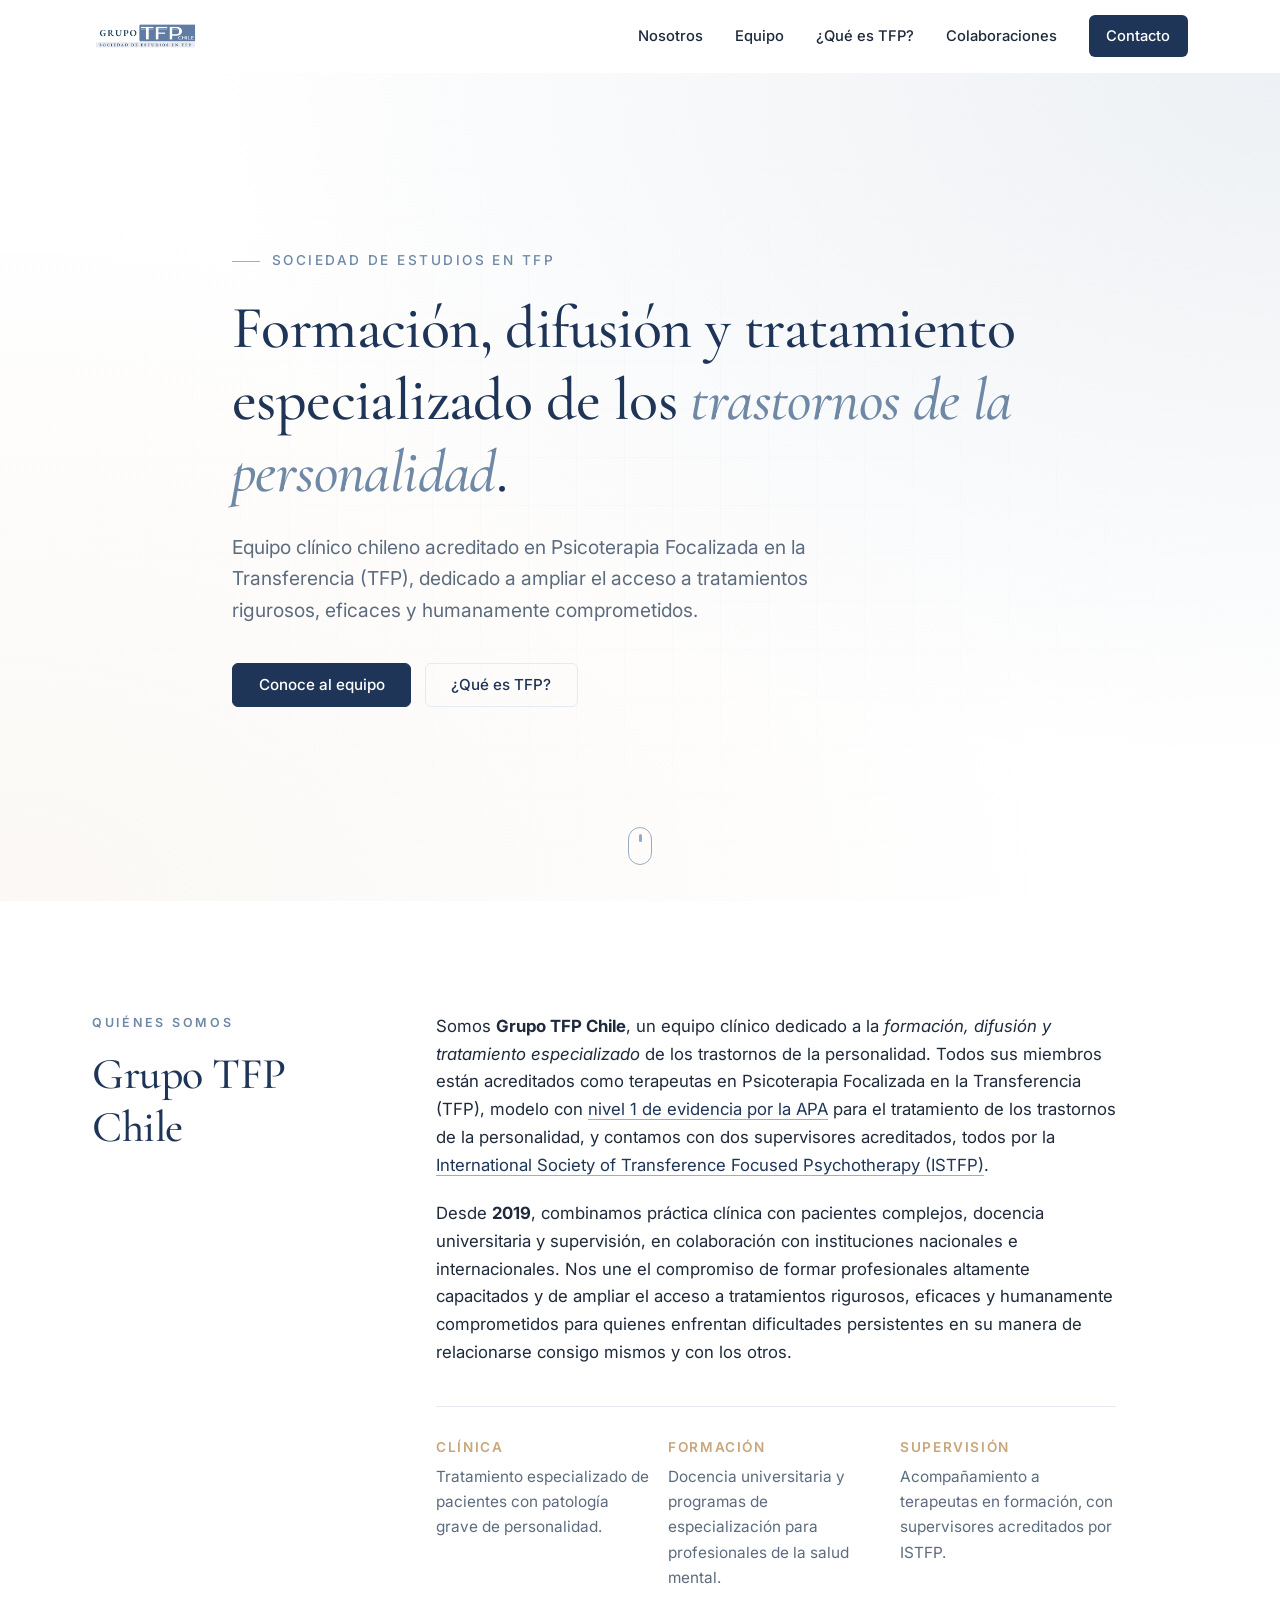
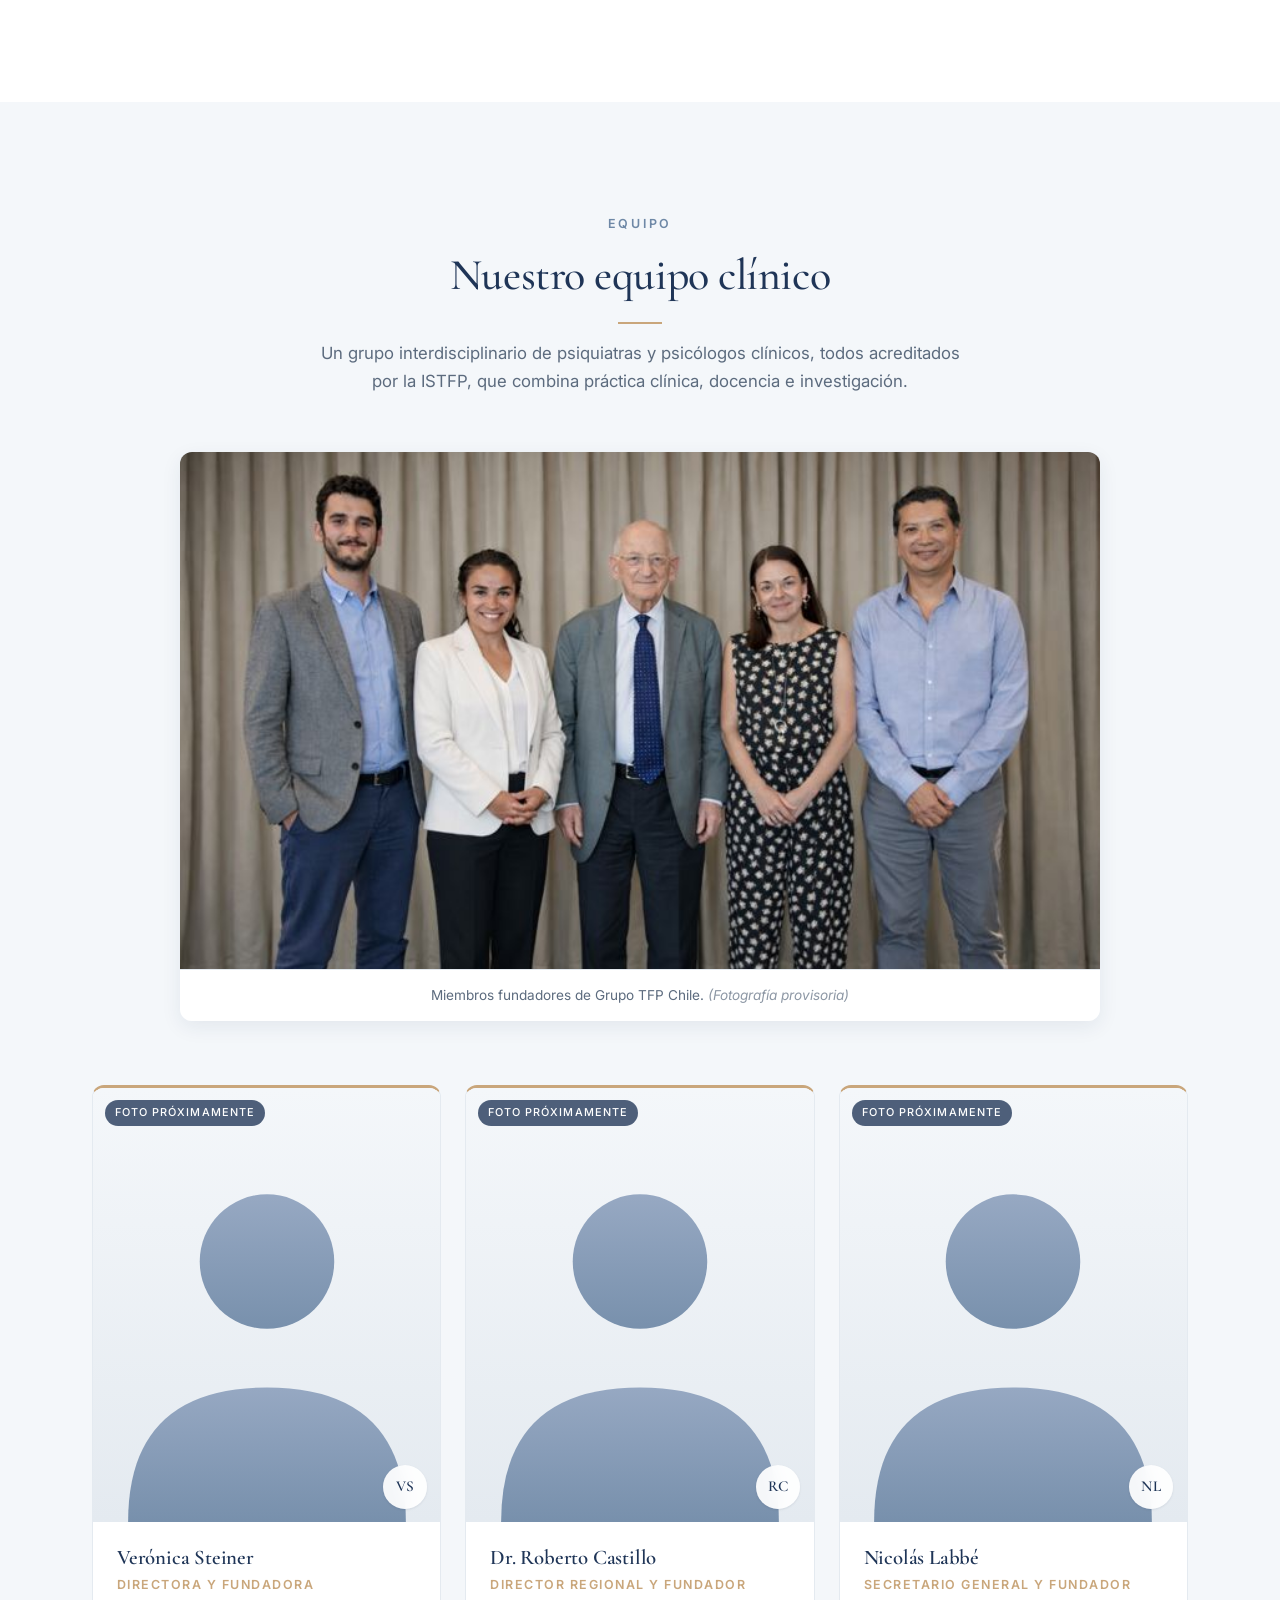
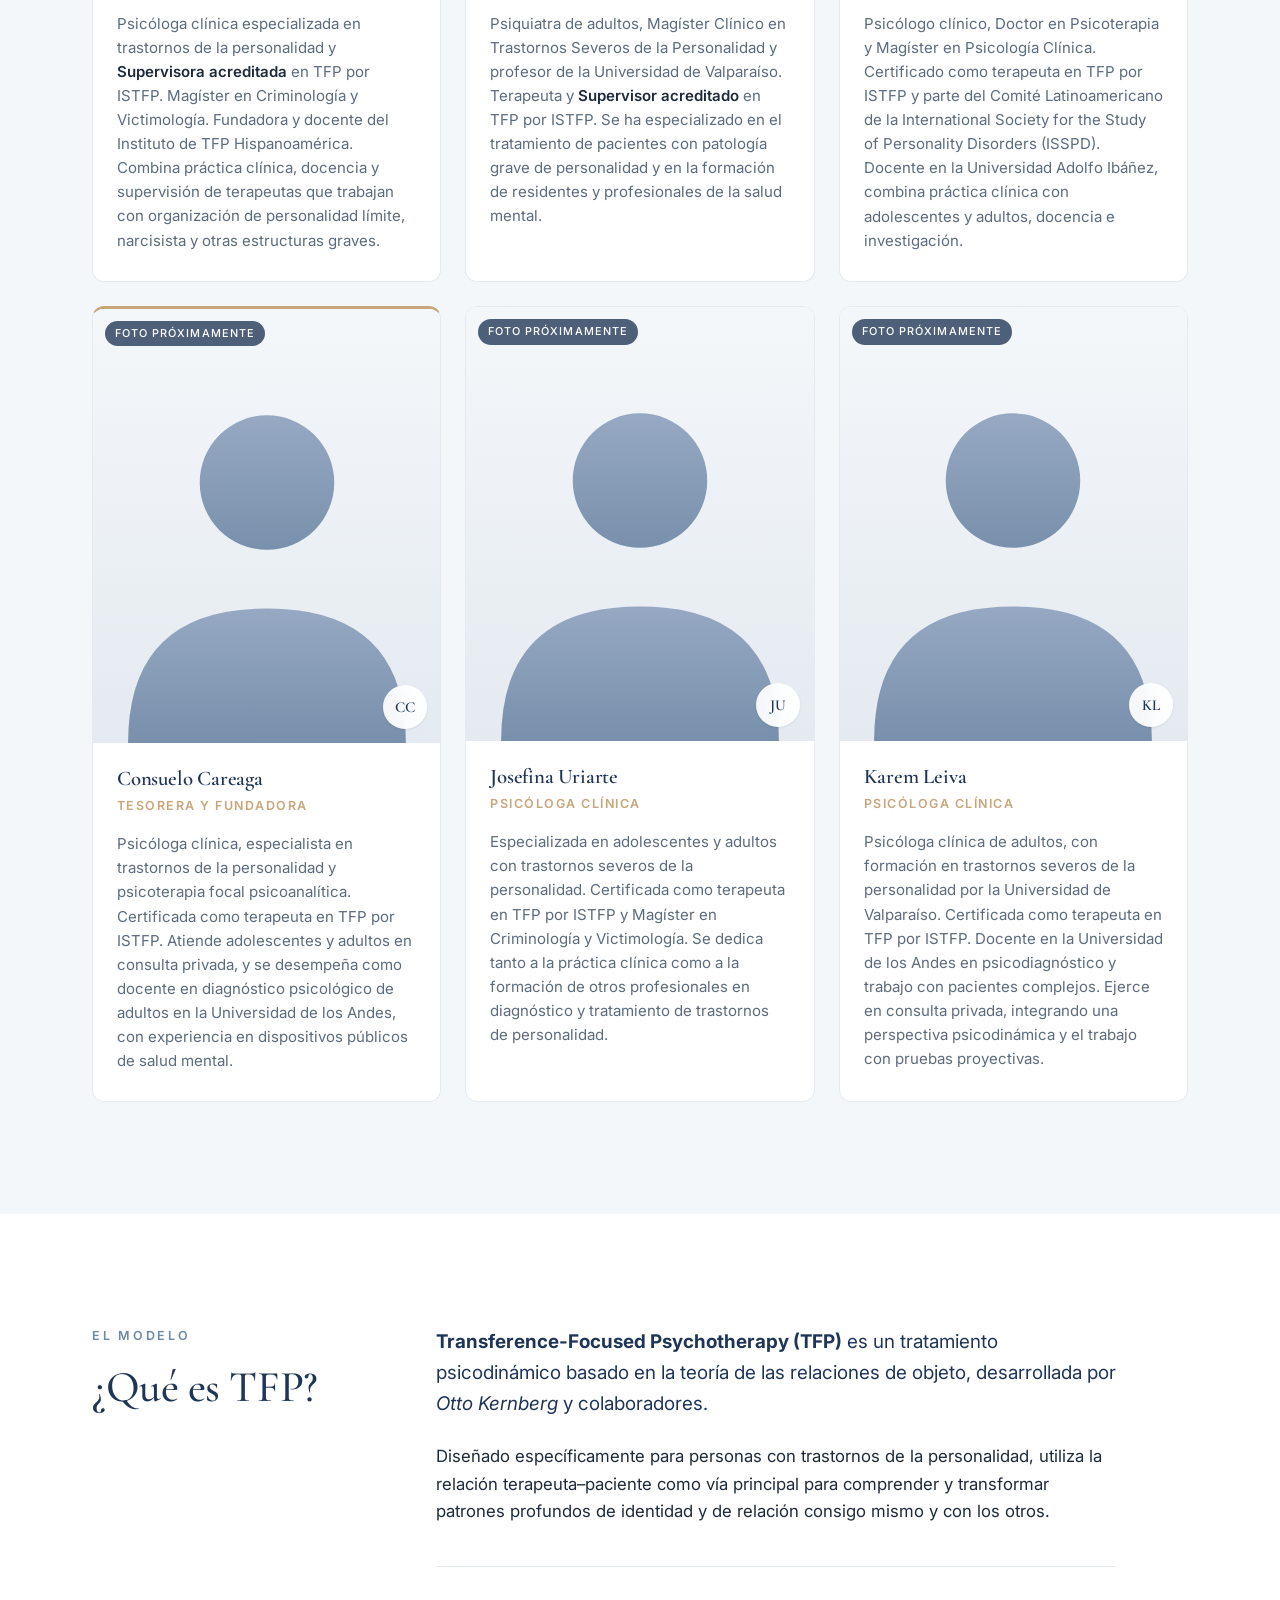
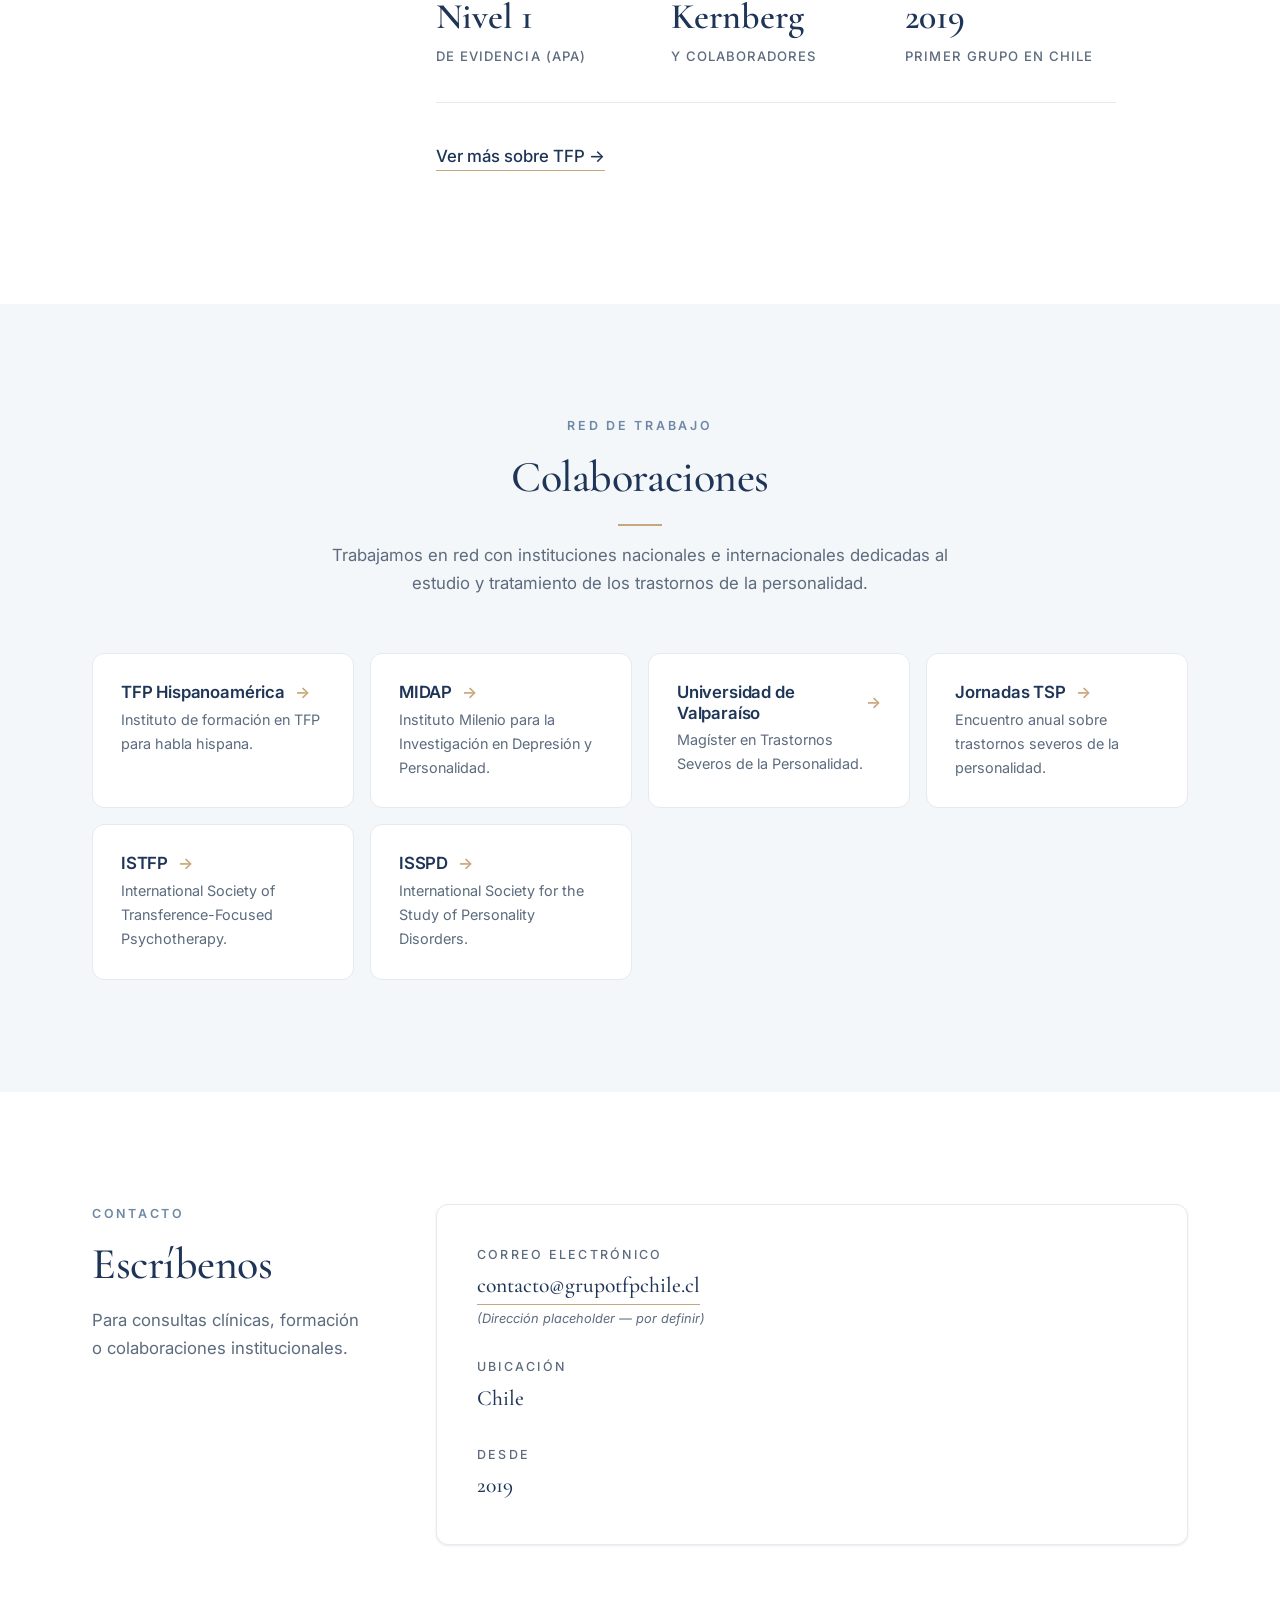
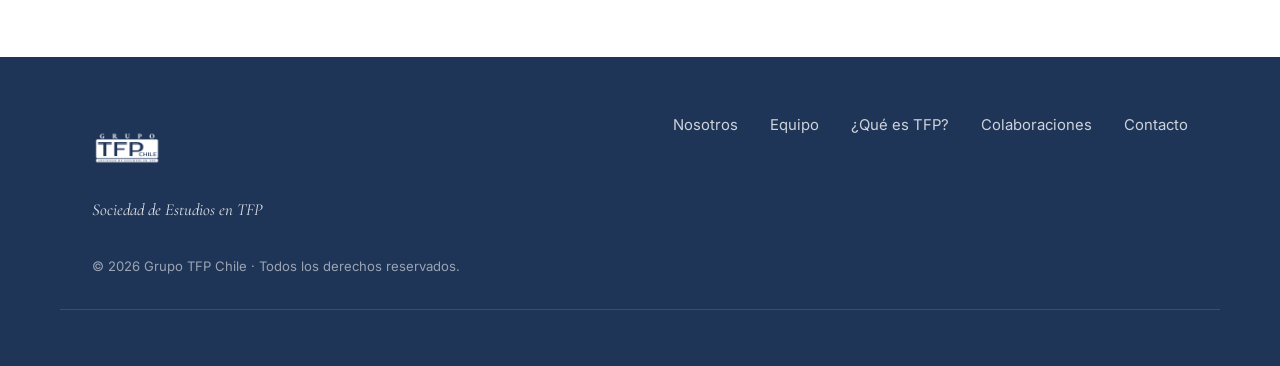
==== commit b03b4c9f: "poner a vero primero y roberto despues" ====
--- a/index.html
+++ b/index.html
@@ -123,24 +123,6 @@
 
         <li class="team-card team-card--founder">
           <figure class="team-card__photo">
-            <img src="assets/team/placeholder.svg" alt="Retrato provisorio de Dr. Roberto Castillo" />
-            <figcaption class="team-card__initials" aria-hidden="true">RC</figcaption>
-            <span class="team-card__placeholder-note">Foto próximamente</span>
-          </figure>
-          <div class="team-card__body">
-            <h3 class="team-card__name">Dr. Roberto Castillo</h3>
-            <p class="team-card__role">Director Regional y Fundador</p>
-            <p class="team-card__bio">
-              Psiquiatra de adultos, Magíster Clínico en Trastornos Severos de la Personalidad y
-              profesor de la Universidad de Valparaíso. Terapeuta y <strong>Supervisor acreditado</strong>
-              en TFP por ISTFP. Se ha especializado en el tratamiento de pacientes con patología grave
-              de personalidad y en la formación de residentes y profesionales de la salud mental.
-            </p>
-          </div>
-        </li>
-
-        <li class="team-card team-card--founder">
-          <figure class="team-card__photo">
             <img src="assets/team/placeholder.svg" alt="Retrato provisorio de Verónica Steiner" />
             <figcaption class="team-card__initials" aria-hidden="true">VS</figcaption>
             <span class="team-card__placeholder-note">Foto próximamente</span>
@@ -154,6 +136,24 @@
               Victimología. Fundadora y docente del Instituto de TFP Hispanoamérica. Combina práctica
               clínica, docencia y supervisión de terapeutas que trabajan con organización de
               personalidad límite, narcisista y otras estructuras graves.
+            </p>
+          </div>
+        </li>
+
+        <li class="team-card team-card--founder">
+          <figure class="team-card__photo">
+            <img src="assets/team/placeholder.svg" alt="Retrato provisorio de Dr. Roberto Castillo" />
+            <figcaption class="team-card__initials" aria-hidden="true">RC</figcaption>
+            <span class="team-card__placeholder-note">Foto próximamente</span>
+          </figure>
+          <div class="team-card__body">
+            <h3 class="team-card__name">Dr. Roberto Castillo</h3>
+            <p class="team-card__role">Director Regional y Fundador</p>
+            <p class="team-card__bio">
+              Psiquiatra de adultos, Magíster Clínico en Trastornos Severos de la Personalidad y
+              profesor de la Universidad de Valparaíso. Terapeuta y <strong>Supervisor acreditado</strong>
+              en TFP por ISTFP. Se ha especializado en el tratamiento de pacientes con patología grave
+              de personalidad y en la formación de residentes y profesionales de la salud mental.
             </p>
           </div>
         </li>
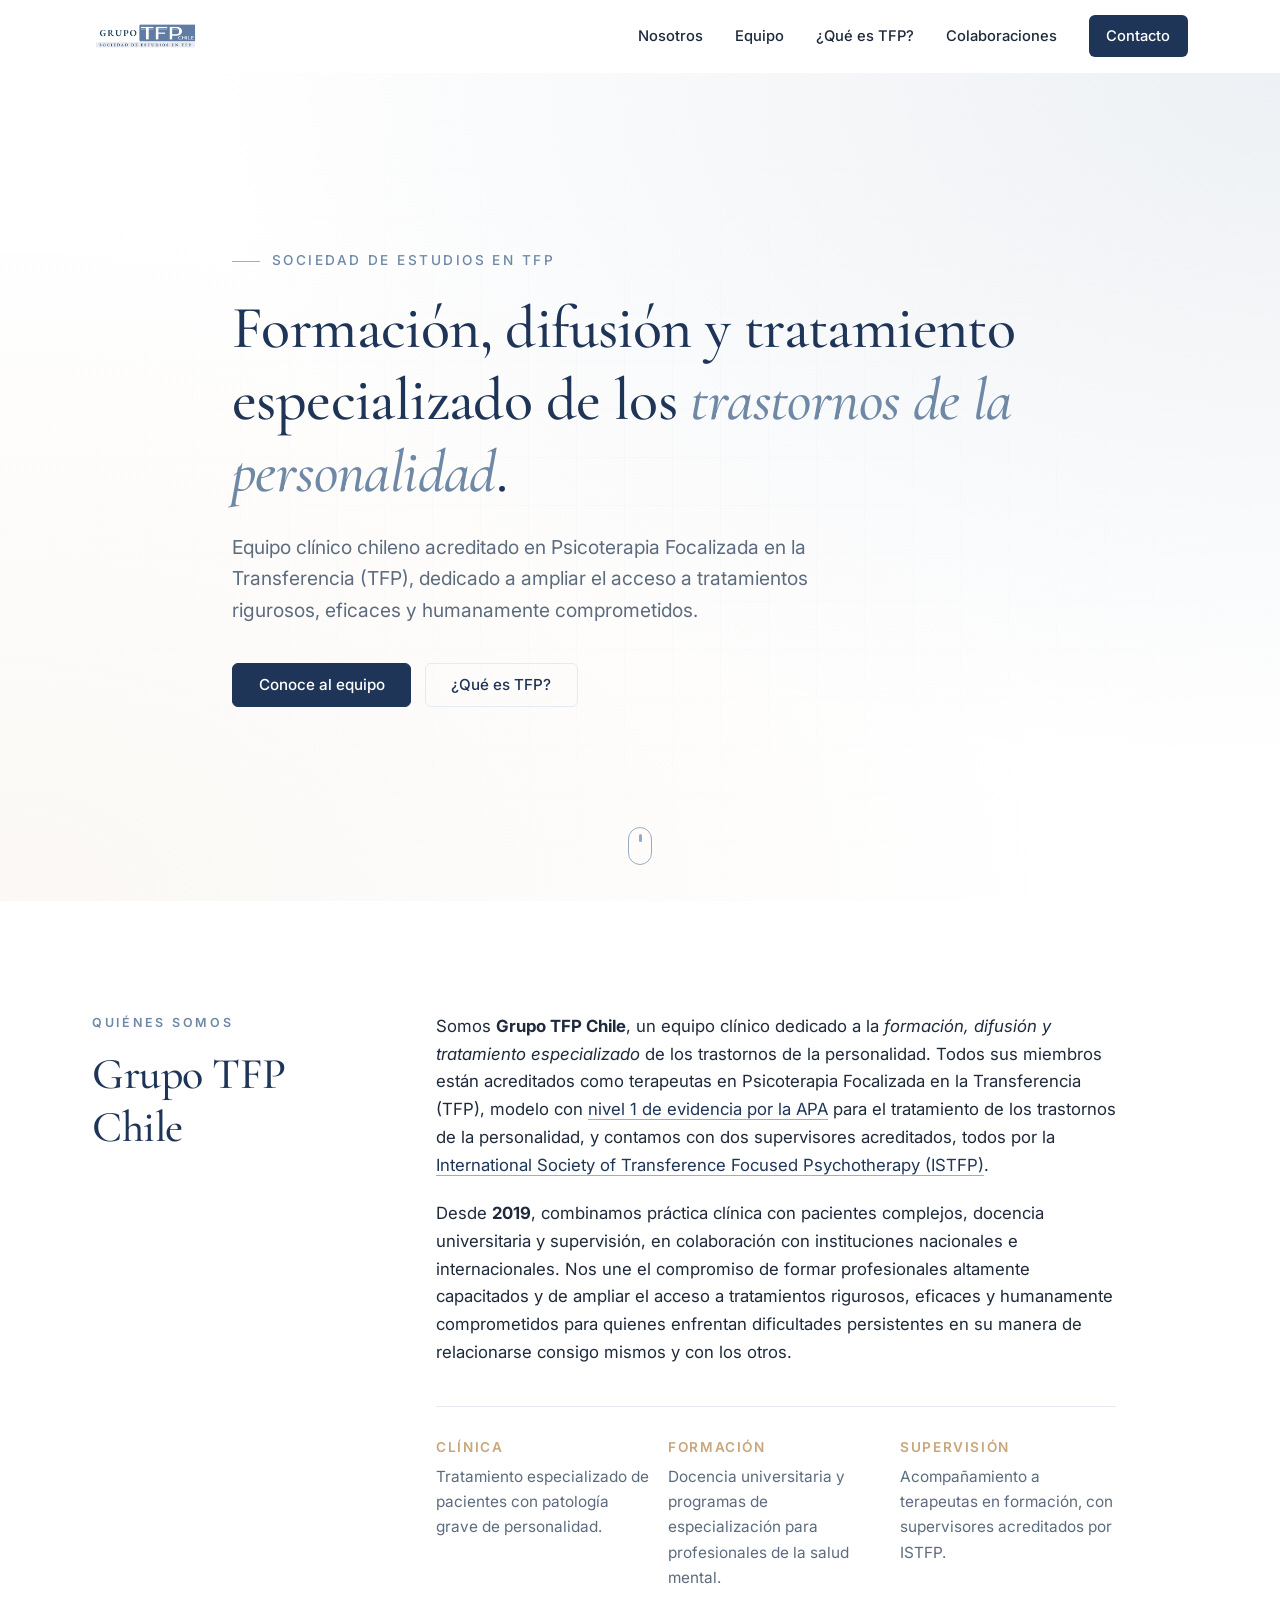
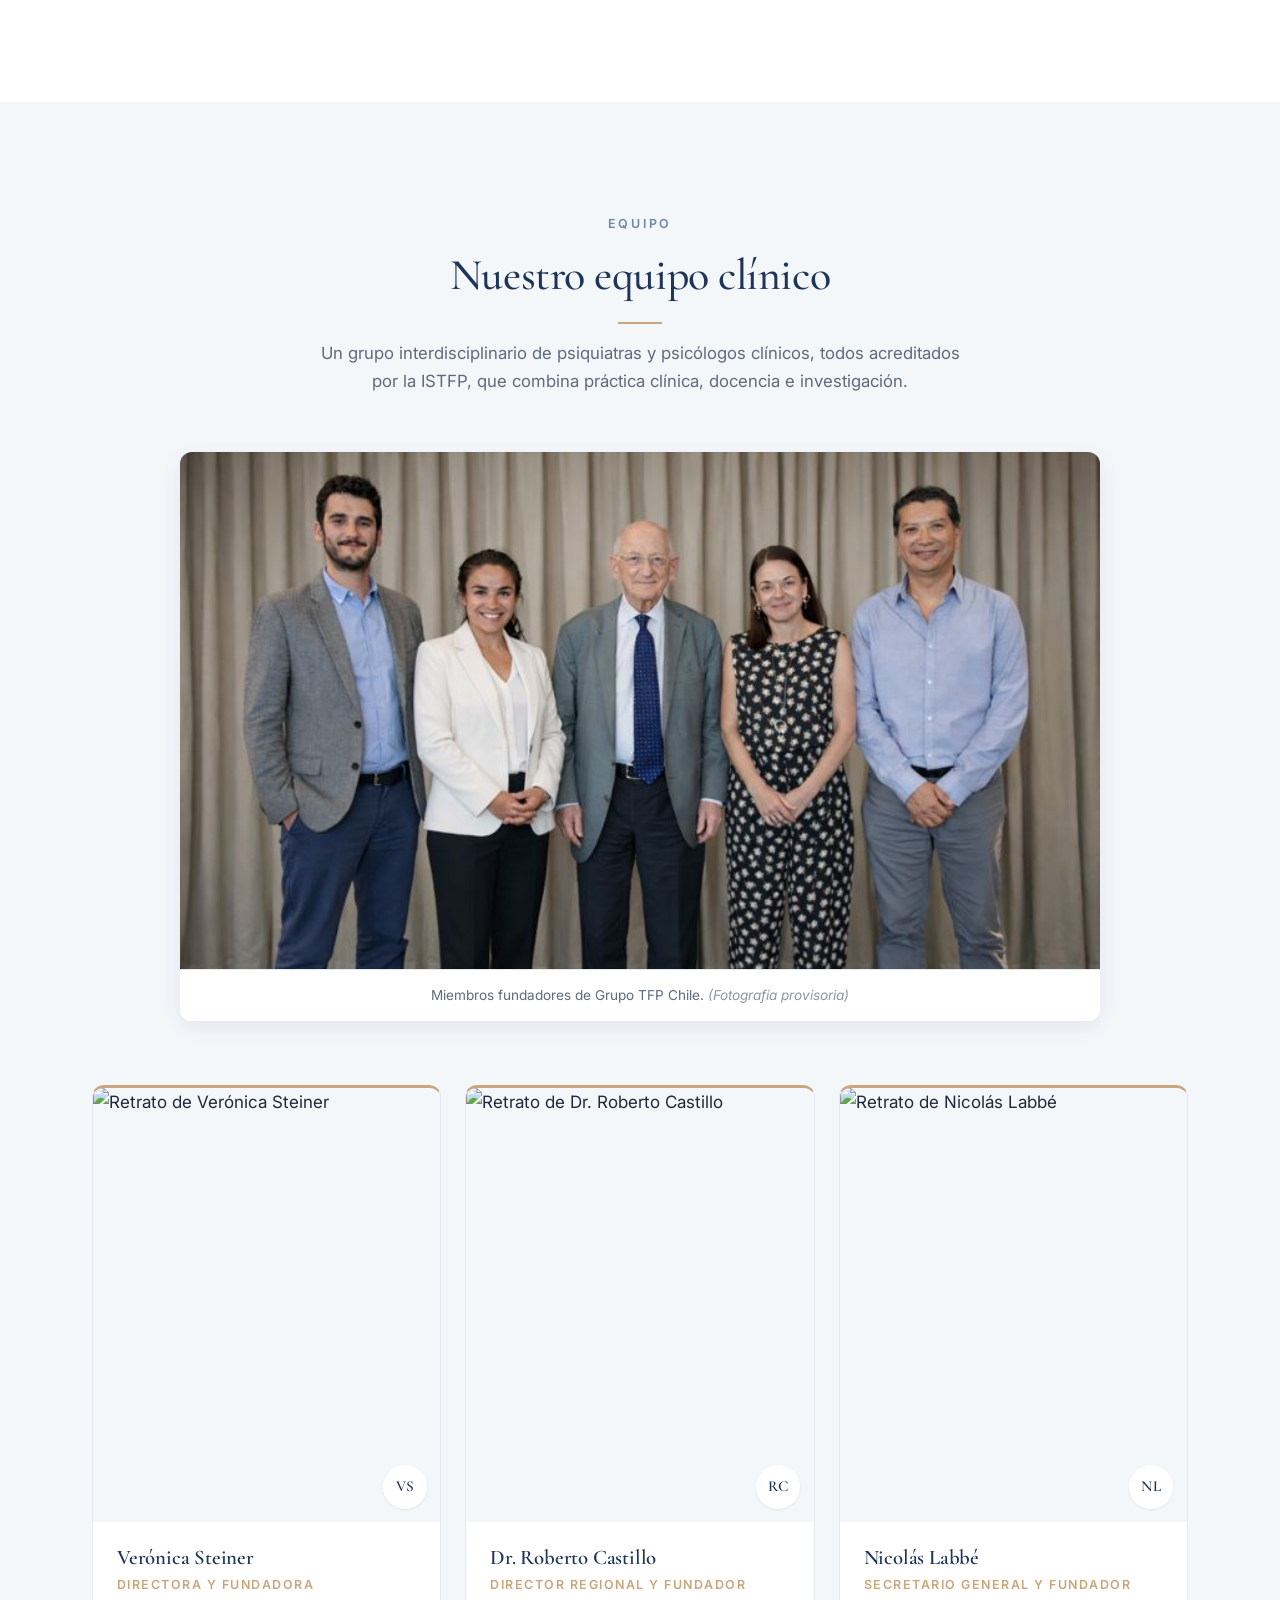
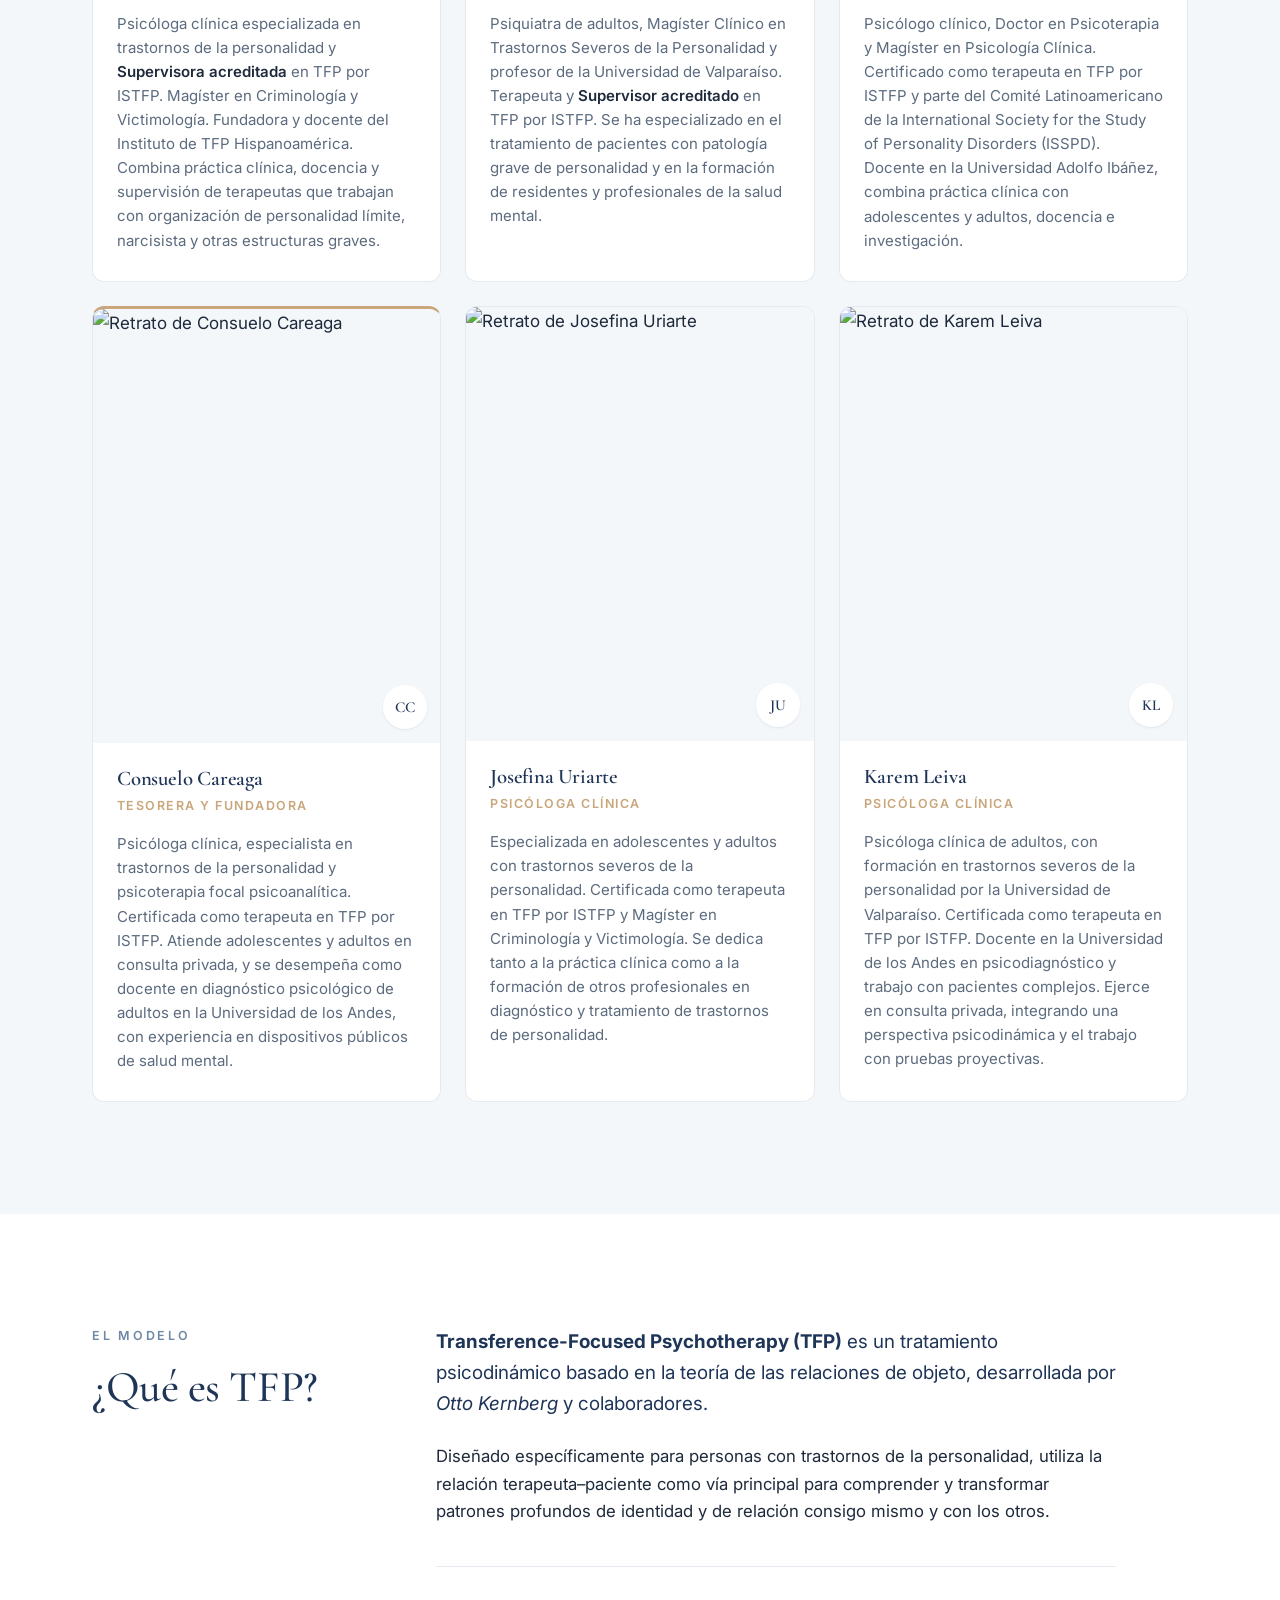
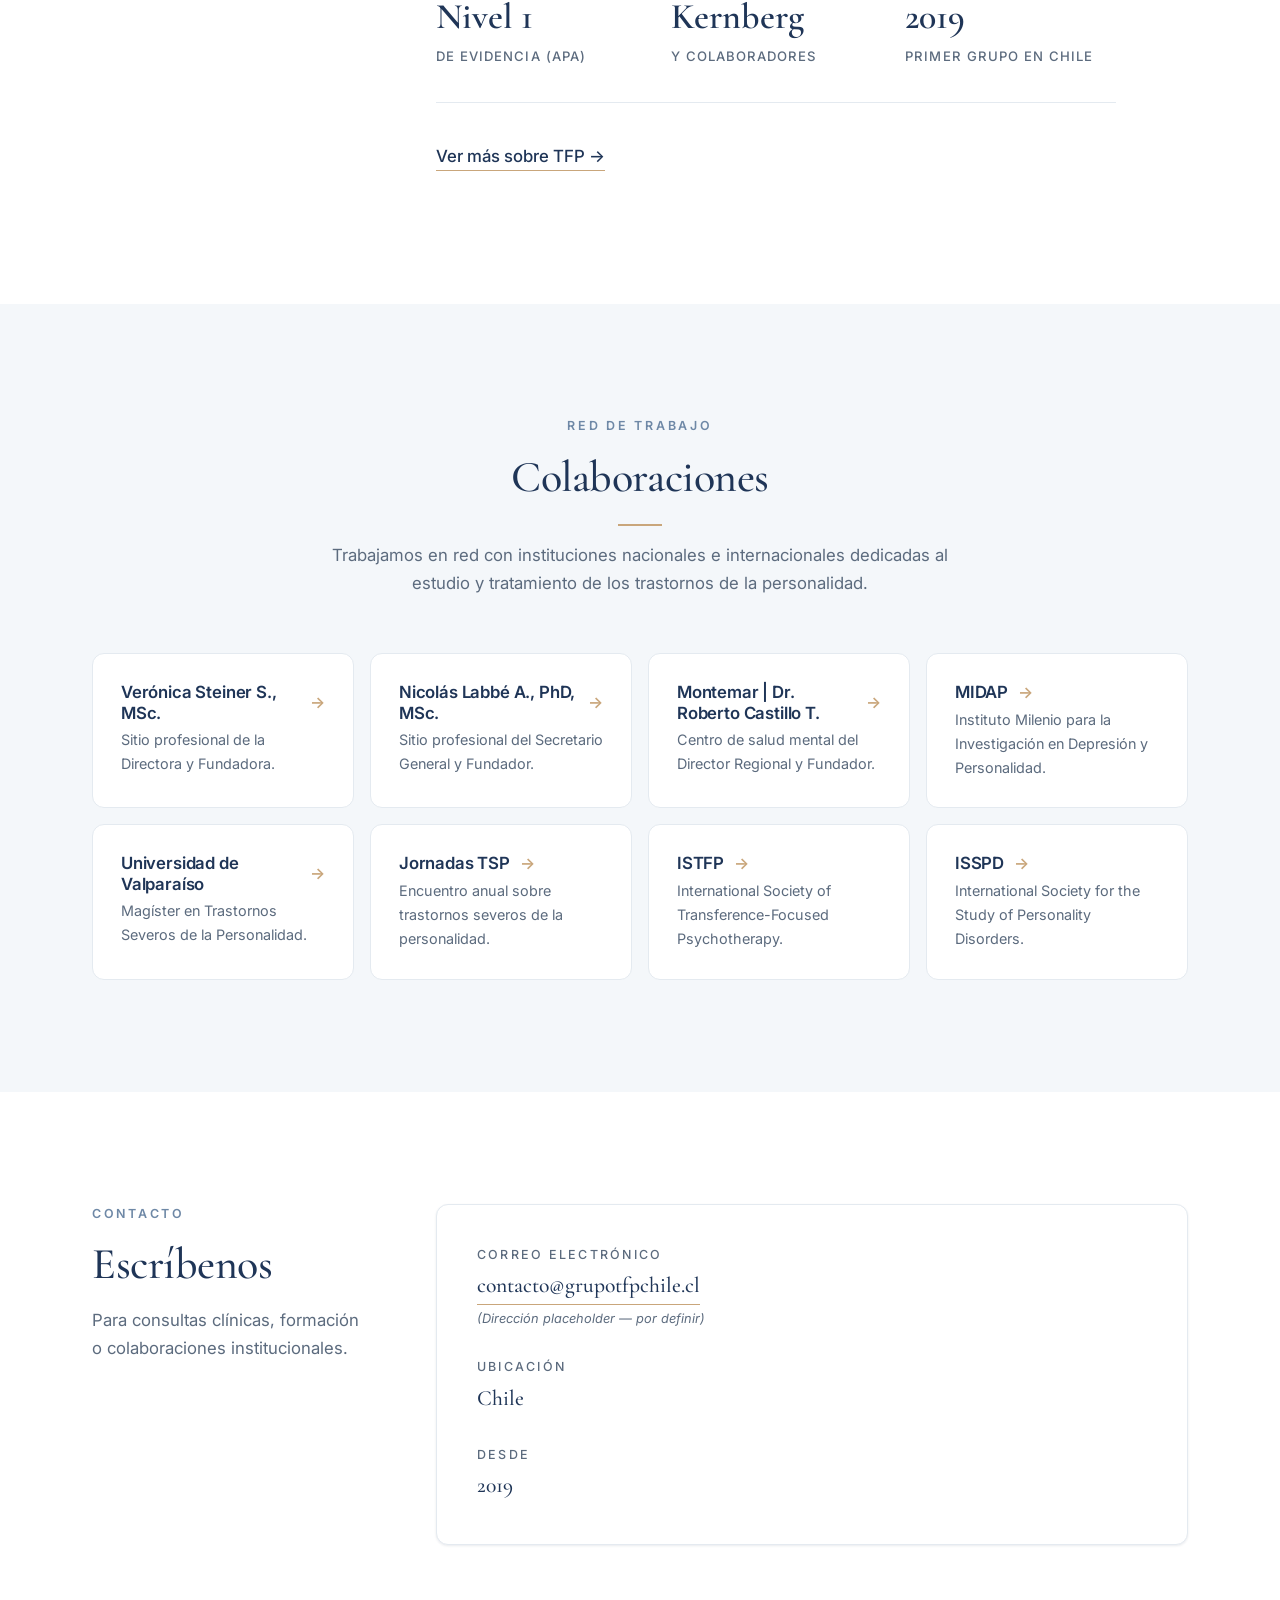
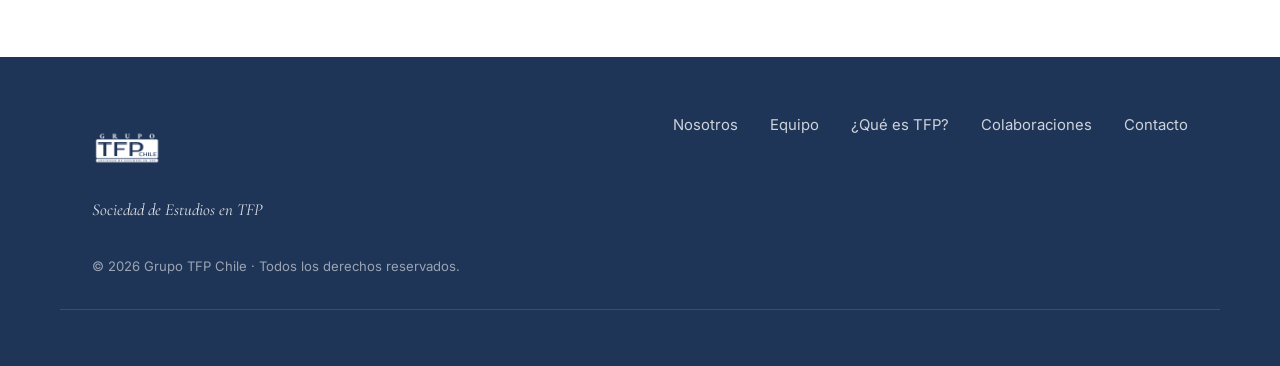
==== commit 445343a0: "Add files via upload" ====
--- a/index.html
+++ b/index.html
@@ -123,9 +123,8 @@
 
         <li class="team-card team-card--founder">
           <figure class="team-card__photo">
-            <img src="assets/team/placeholder.svg" alt="Retrato provisorio de Verónica Steiner" />
+            <img src="assets/team/veronica-steiner.jpg" alt="Retrato de Verónica Steiner" loading="lazy" />
             <figcaption class="team-card__initials" aria-hidden="true">VS</figcaption>
-            <span class="team-card__placeholder-note">Foto próximamente</span>
           </figure>
           <div class="team-card__body">
             <h3 class="team-card__name">Verónica Steiner</h3>
@@ -142,9 +141,8 @@
 
         <li class="team-card team-card--founder">
           <figure class="team-card__photo">
-            <img src="assets/team/placeholder.svg" alt="Retrato provisorio de Dr. Roberto Castillo" />
+            <img src="assets/team/roberto-castillo.png" alt="Retrato de Dr. Roberto Castillo" loading="lazy" />
             <figcaption class="team-card__initials" aria-hidden="true">RC</figcaption>
-            <span class="team-card__placeholder-note">Foto próximamente</span>
           </figure>
           <div class="team-card__body">
             <h3 class="team-card__name">Dr. Roberto Castillo</h3>
@@ -160,9 +158,8 @@
 
         <li class="team-card team-card--founder">
           <figure class="team-card__photo">
-            <img src="assets/team/placeholder.svg" alt="Retrato provisorio de Nicolás Labbé" />
+            <img src="assets/team/nicolas-labbe.jpg" alt="Retrato de Nicolás Labbé" loading="lazy" />
             <figcaption class="team-card__initials" aria-hidden="true">NL</figcaption>
-            <span class="team-card__placeholder-note">Foto próximamente</span>
           </figure>
           <div class="team-card__body">
             <h3 class="team-card__name">Nicolás Labbé</h3>
@@ -179,9 +176,8 @@
 
         <li class="team-card team-card--founder">
           <figure class="team-card__photo">
-            <img src="assets/team/placeholder.svg" alt="Retrato provisorio de Consuelo Careaga" />
+            <img src="assets/team/consuelo-careaga.jpg" alt="Retrato de Consuelo Careaga" loading="lazy" />
             <figcaption class="team-card__initials" aria-hidden="true">CC</figcaption>
-            <span class="team-card__placeholder-note">Foto próximamente</span>
           </figure>
           <div class="team-card__body">
             <h3 class="team-card__name">Consuelo Careaga</h3>
@@ -197,9 +193,8 @@
 
         <li class="team-card">
           <figure class="team-card__photo">
-            <img src="assets/team/placeholder.svg" alt="Retrato provisorio de Josefina Uriarte" />
+            <img src="assets/team/josefina-uriarte.jpg" alt="Retrato de Josefina Uriarte" loading="lazy" />
             <figcaption class="team-card__initials" aria-hidden="true">JU</figcaption>
-            <span class="team-card__placeholder-note">Foto próximamente</span>
           </figure>
           <div class="team-card__body">
             <h3 class="team-card__name">Josefina Uriarte</h3>
@@ -215,9 +210,8 @@
 
         <li class="team-card">
           <figure class="team-card__photo">
-            <img src="assets/team/placeholder.svg" alt="Retrato provisorio de Karem Leiva" />
+            <img src="assets/team/karem-leiva.jpg" alt="Retrato de Karem Leiva" loading="lazy" />
             <figcaption class="team-card__initials" aria-hidden="true">KL</figcaption>
-            <span class="team-card__placeholder-note">Foto próximamente</span>
           </figure>
           <div class="team-card__body">
             <h3 class="team-card__name">Karem Leiva</h3>
@@ -292,9 +286,21 @@
 
       <ul class="collab-grid">
         <li>
-          <a href="https://tfphispanoamerica.com/" target="_blank" rel="noopener noreferrer">
-            <h3>TFP Hispanoamérica</h3>
-            <p>Instituto de formación en TFP para habla hispana.</p>
+          <a href="https://www.verosteiner.com/" target="_blank" rel="noopener noreferrer">
+            <h3>Verónica Steiner S., MSc.</h3>
+            <p>Sitio profesional de la Directora y Fundadora.</p>
+          </a>
+        </li>
+        <li>
+          <a href="https://drnicolaslabbe.cl/" target="_blank" rel="noopener noreferrer">
+            <h3>Nicolás Labbé A., PhD, MSc.</h3>
+            <p>Sitio profesional del Secretario General y Fundador.</p>
+          </a>
+        </li>
+        <li>
+          <a href="https://montemarsaludmental.cl/" target="_blank" rel="noopener noreferrer">
+            <h3>Montemar | Dr. Roberto Castillo T.</h3>
+            <p>Centro de salud mental del Director Regional y Fundador.</p>
           </a>
         </li>
         <li>
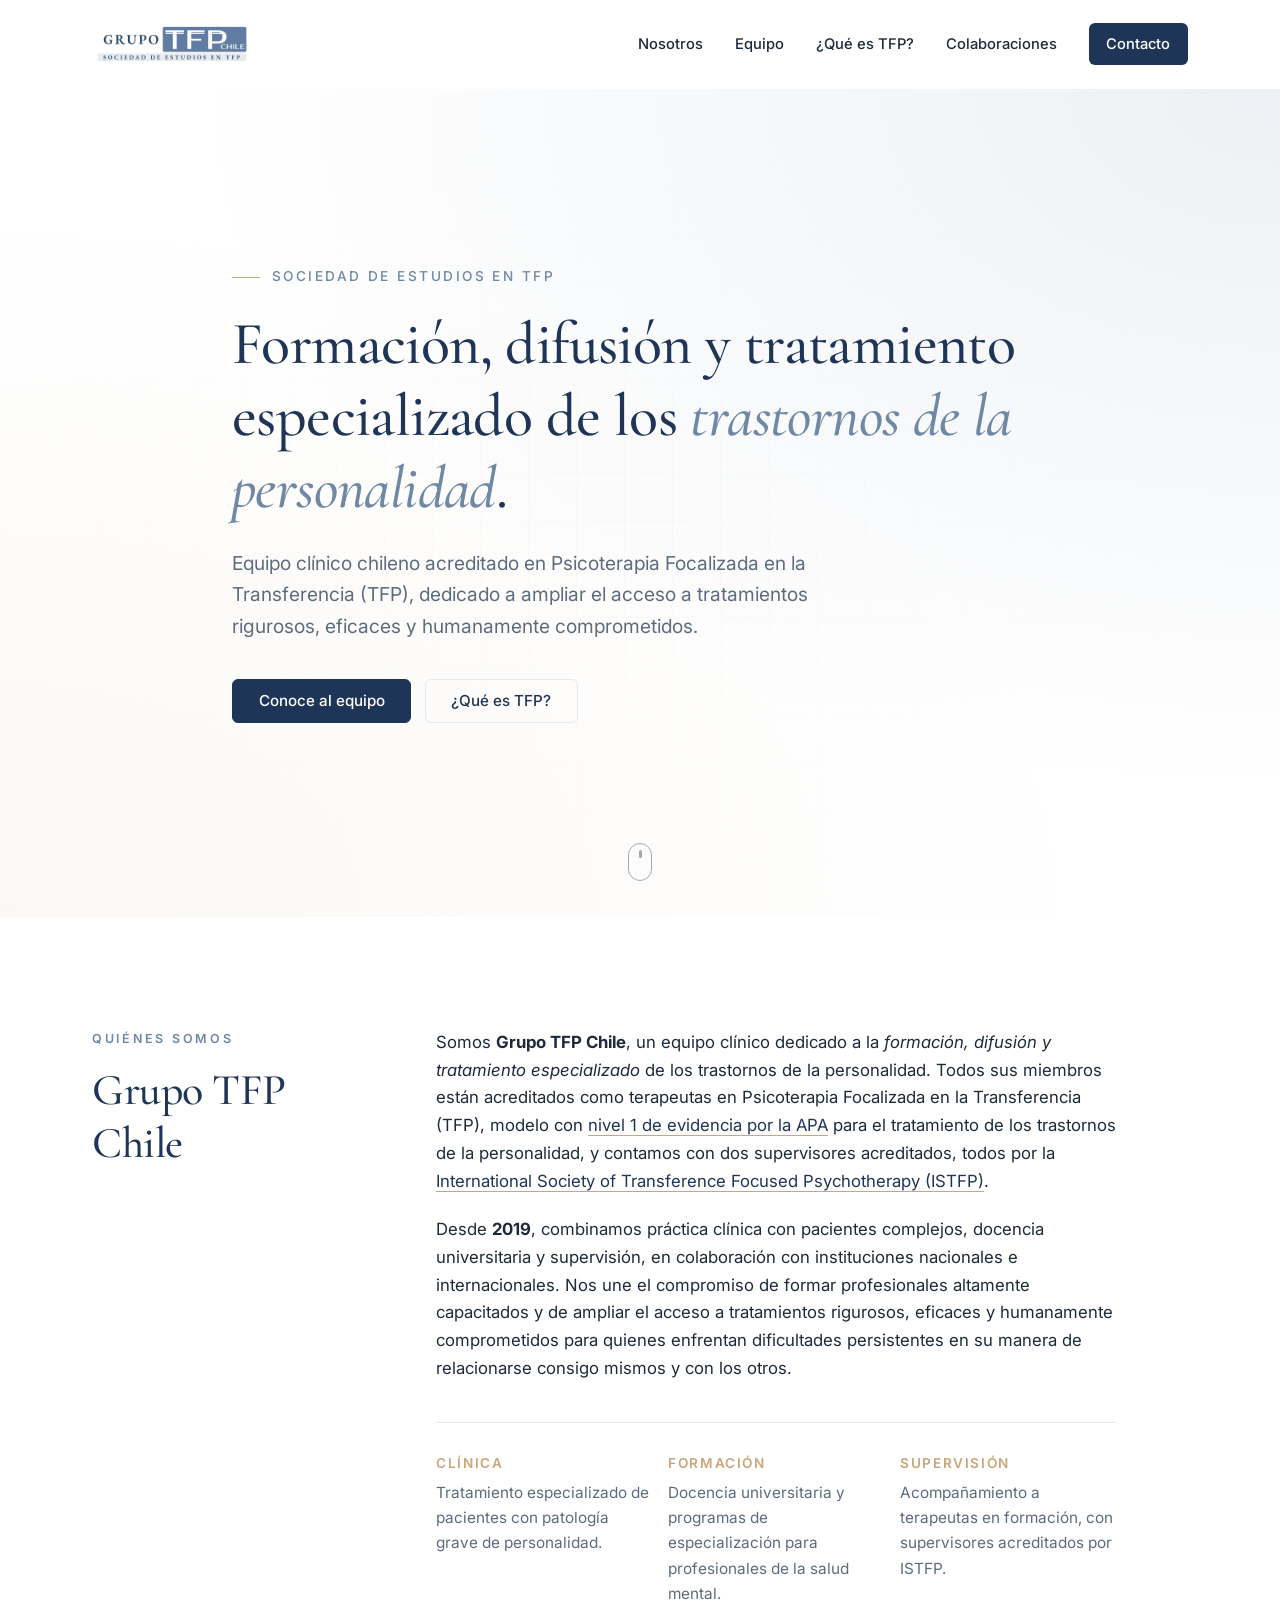
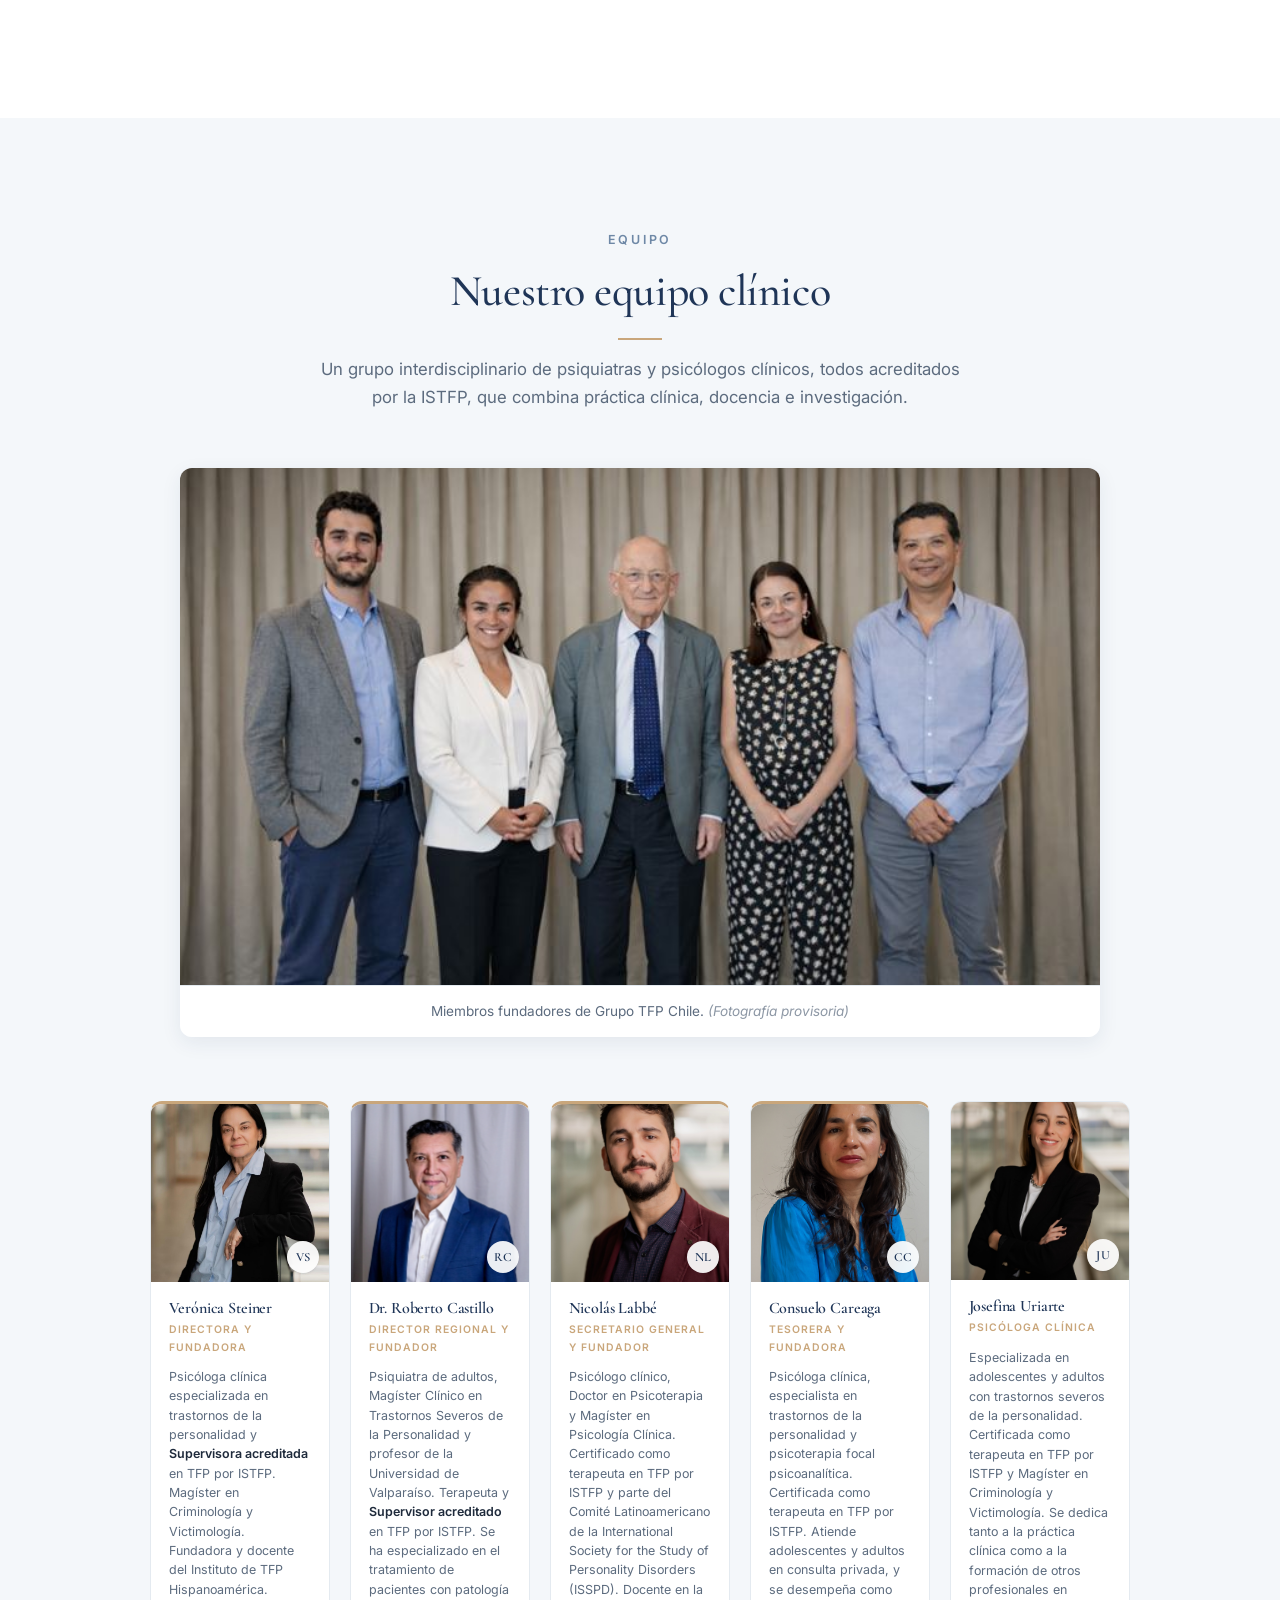
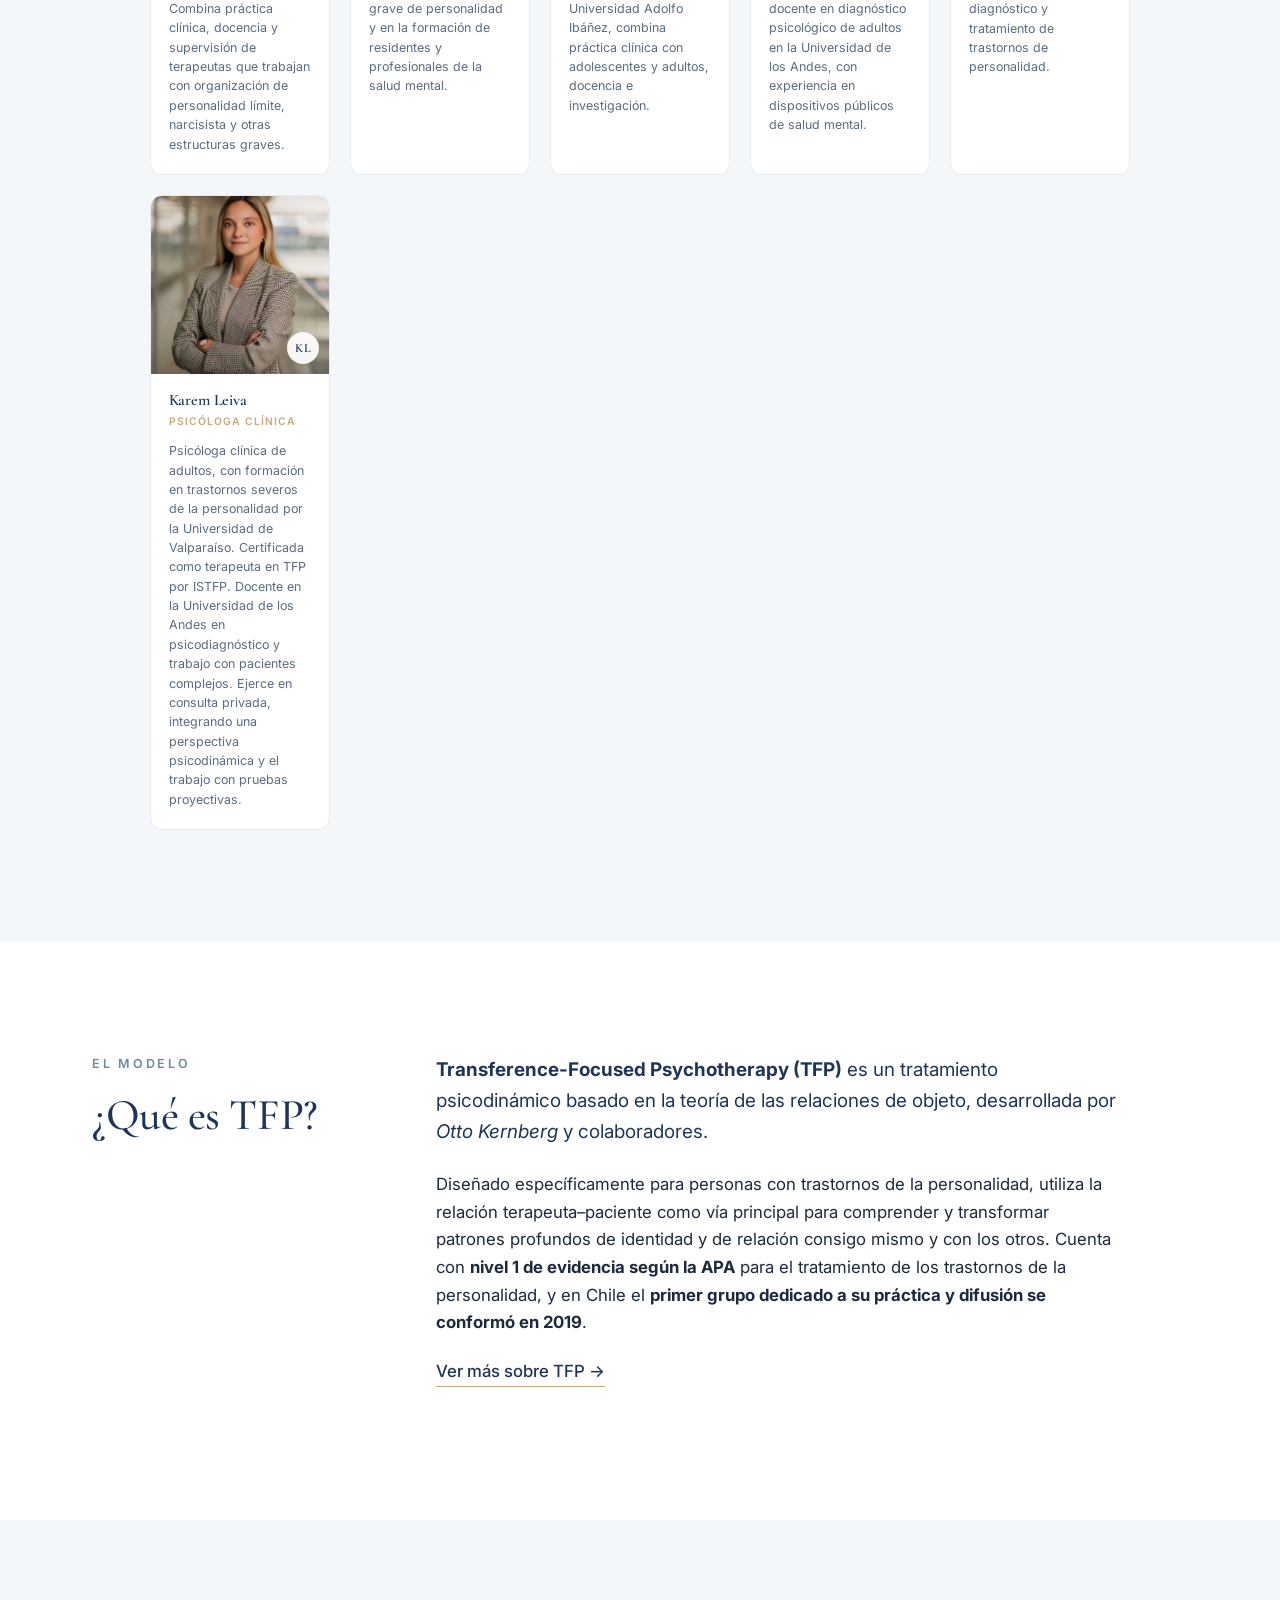
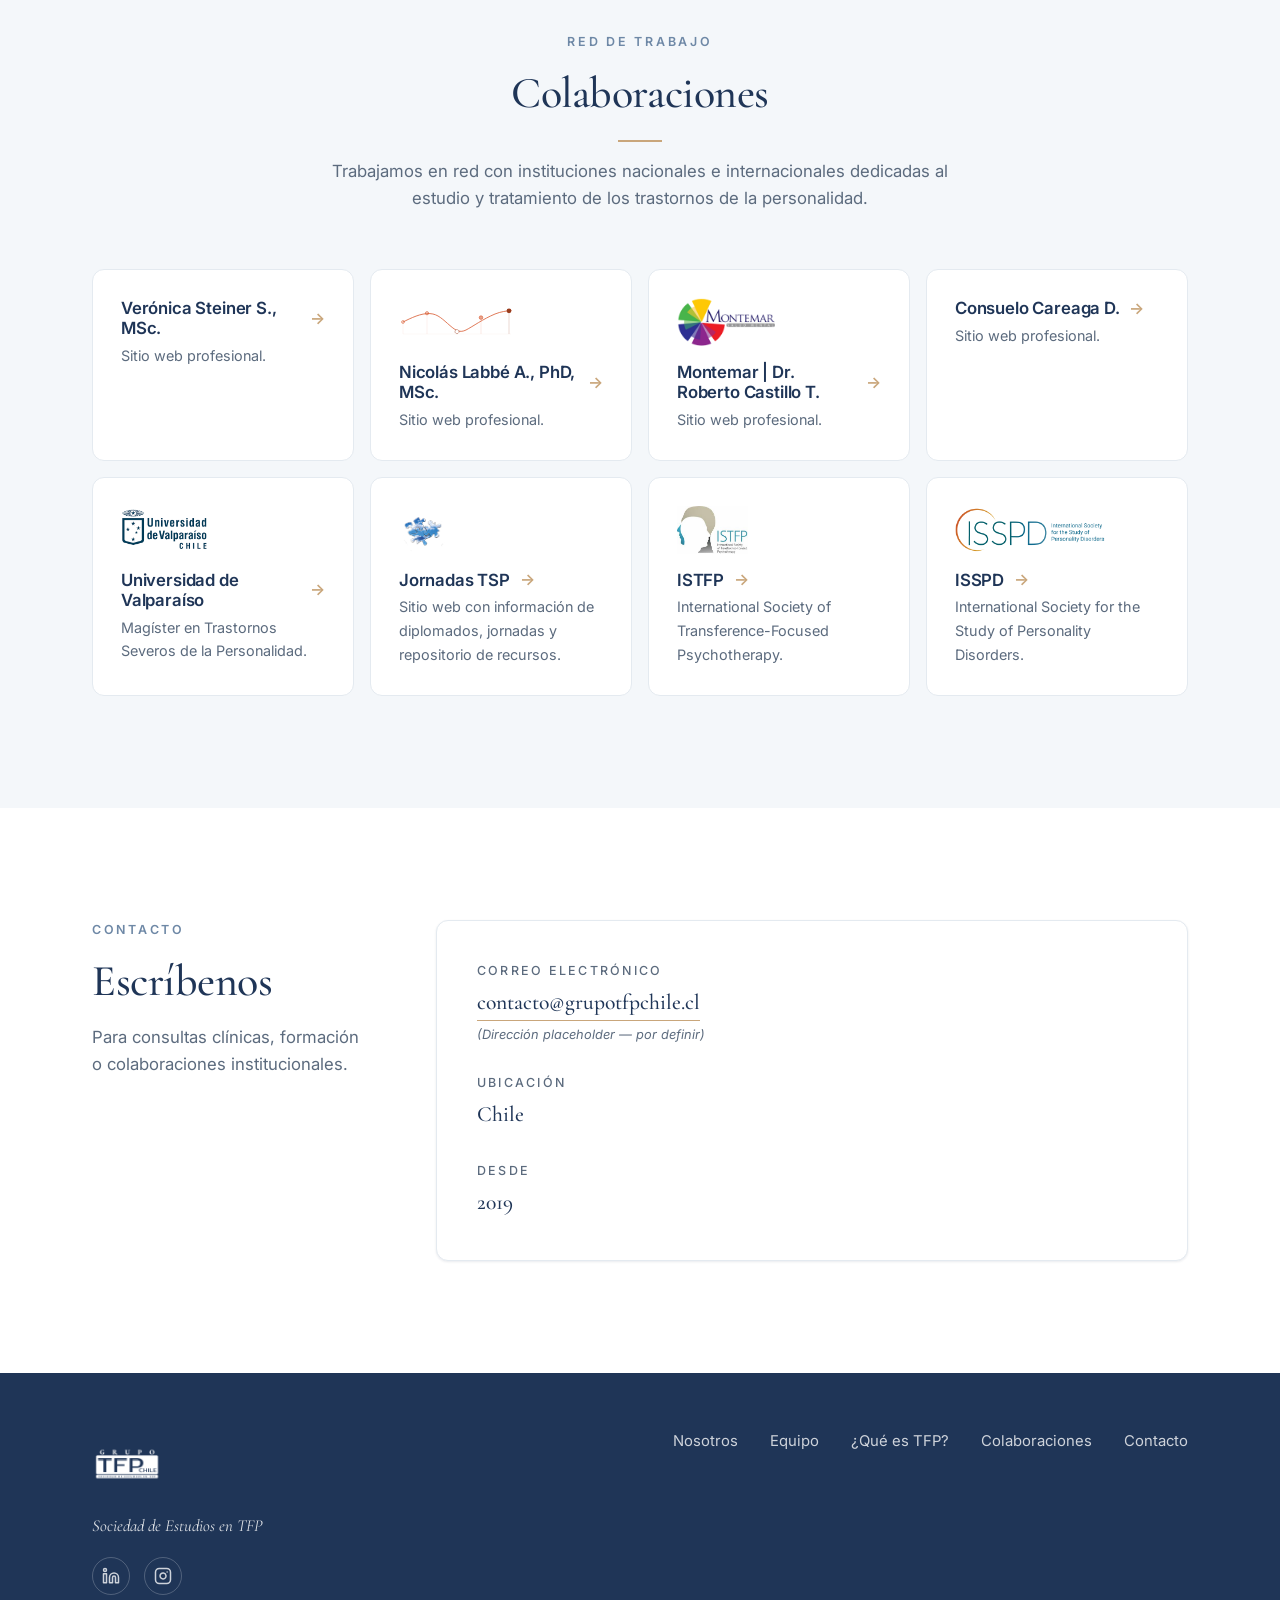
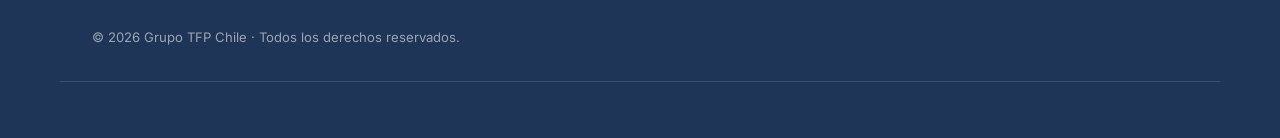
==== commit 6afe9d8f: "Insertar fotos del equipo, logos de colaboraciones y redes sociales - Fotos reales en las 6 tarjetas" ====
--- a/index.html
+++ b/index.html
@@ -247,23 +247,11 @@
         <p>
           Diseñado específicamente para personas con trastornos de la personalidad, utiliza la
           relación terapeuta–paciente como vía principal para comprender y transformar patrones
-          profundos de identidad y de relación consigo mismo y con los otros.
-        </p>
-
-        <div class="tfp-stats">
-          <div class="stat">
-            <span class="stat__value">Nivel 1</span>
-            <span class="stat__label">de evidencia (APA)</span>
-          </div>
-          <div class="stat">
-            <span class="stat__value">Kernberg</span>
-            <span class="stat__label">y colaboradores</span>
-          </div>
-          <div class="stat">
-            <span class="stat__value">2019</span>
-            <span class="stat__label">primer grupo en Chile</span>
-          </div>
-        </div>
+          profundos de identidad y de relación consigo mismo y con los otros. Cuenta con
+          <strong>nivel 1 de evidencia según la APA</strong> para el tratamiento de los trastornos
+          de la personalidad, y en Chile el <strong>primer grupo dedicado a su práctica y difusión
+          se conformó en 2019</strong>.
+        </p>
 
         <p>
           <a href="tfp.html" class="link-more">Ver más sobre TFP →</a>
@@ -288,47 +276,53 @@
         <li>
           <a href="https://www.verosteiner.com/" target="_blank" rel="noopener noreferrer">
             <h3>Verónica Steiner S., MSc.</h3>
-            <p>Sitio profesional de la Directora y Fundadora.</p>
+            <p>Sitio web profesional.</p>
           </a>
         </li>
         <li>
           <a href="https://drnicolaslabbe.cl/" target="_blank" rel="noopener noreferrer">
+            <span class="collab-logo"><img src="assets/logos/nicolas-icon.svg" alt="Ícono Ps. Nicolás Labbé A." loading="lazy" /></span>
             <h3>Nicolás Labbé A., PhD, MSc.</h3>
-            <p>Sitio profesional del Secretario General y Fundador.</p>
+            <p>Sitio web profesional.</p>
           </a>
         </li>
         <li>
           <a href="https://montemarsaludmental.cl/" target="_blank" rel="noopener noreferrer">
+            <span class="collab-logo"><img src="assets/logos/montemar.png" alt="Logo Montemar Salud Mental" loading="lazy" /></span>
             <h3>Montemar | Dr. Roberto Castillo T.</h3>
-            <p>Centro de salud mental del Director Regional y Fundador.</p>
-          </a>
-        </li>
-        <li>
-          <a href="https://midap.org/" target="_blank" rel="noopener noreferrer">
-            <h3>MIDAP</h3>
-            <p>Instituto Milenio para la Investigación en Depresión y Personalidad.</p>
+            <p>Sitio web profesional.</p>
+          </a>
+        </li>
+        <li>
+          <a href="https://www.consuelocareaga.cl/" target="_blank" rel="noopener noreferrer">
+            <h3>Consuelo Careaga D.</h3>
+            <p>Sitio web profesional.</p>
           </a>
         </li>
         <li>
           <a href="https://www.uv.cl/" target="_blank" rel="noopener noreferrer">
+            <span class="collab-logo"><img src="assets/logos/uv.jpg" alt="Logo Universidad de Valparaíso" loading="lazy" /></span>
             <h3>Universidad de Valparaíso</h3>
             <p>Magíster en Trastornos Severos de la Personalidad.</p>
           </a>
         </li>
         <li>
           <a href="https://tsp.uv.cl/" target="_blank" rel="noopener noreferrer">
+            <span class="collab-logo"><img src="assets/logos/tsp.png" alt="Logo Jornadas TSP" loading="lazy" /></span>
             <h3>Jornadas TSP</h3>
-            <p>Encuentro anual sobre trastornos severos de la personalidad.</p>
+            <p>Sitio web con información de diplomados, jornadas y repositorio de recursos.</p>
           </a>
         </li>
         <li>
           <a href="https://www.istfp.org/" target="_blank" rel="noopener noreferrer">
+            <span class="collab-logo"><img src="assets/logos/istfp.jpg" alt="Logo ISTFP" loading="lazy" /></span>
             <h3>ISTFP</h3>
             <p>International Society of Transference-Focused Psychotherapy.</p>
           </a>
         </li>
         <li>
           <a href="https://isspd.com/" target="_blank" rel="noopener noreferrer">
+            <span class="collab-logo"><img src="assets/logos/isspd.png" alt="Logo ISSPD" loading="lazy" /></span>
             <h3>ISSPD</h3>
             <p>International Society for the Study of Personality Disorders.</p>
           </a>
@@ -374,6 +368,22 @@
       <div class="footer__brand">
         <img src="assets/logos/logo-tfp-blanco-recuadro.png" alt="Grupo TFP Chile" />
         <p>Sociedad de Estudios en TFP</p>
+        <div class="footer__social">
+          <a href="https://cl.linkedin.com/company/grupo-tfp-chile" target="_blank" rel="noopener noreferrer" aria-label="LinkedIn de Grupo TFP Chile">
+            <svg viewBox="0 0 24 24" fill="none" stroke="currentColor" stroke-width="2" stroke-linecap="round" stroke-linejoin="round" aria-hidden="true">
+              <path d="M16 8a6 6 0 0 1 6 6v7h-4v-7a2 2 0 0 0-2-2 2 2 0 0 0-2 2v7h-4v-7a6 6 0 0 1 6-6z"></path>
+              <rect x="2" y="9" width="4" height="12"></rect>
+              <circle cx="4" cy="4" r="2"></circle>
+            </svg>
+          </a>
+          <a href="https://www.instagram.com/grupo.tfp.chile/" target="_blank" rel="noopener noreferrer" aria-label="Instagram de Grupo TFP Chile">
+            <svg viewBox="0 0 24 24" fill="none" stroke="currentColor" stroke-width="2" stroke-linecap="round" stroke-linejoin="round" aria-hidden="true">
+              <rect x="2" y="2" width="20" height="20" rx="5" ry="5"></rect>
+              <path d="M16 11.37A4 4 0 1 1 12.63 8 4 4 0 0 1 16 11.37z"></path>
+              <line x1="17.5" y1="6.5" x2="17.51" y2="6.5"></line>
+            </svg>
+          </a>
+        </div>
       </div>
       <nav class="footer__nav" aria-label="Pie de página">
         <a href="#nosotros">Nosotros</a>
--- a/css/styles.css
+++ b/css/styles.css
@@ -98,11 +98,11 @@
   display: flex;
   align-items: center;
   justify-content: space-between;
-  min-height: 72px;
+  min-height: 88px;
   gap: 1.5rem;
 }
 .nav__brand { display: flex; align-items: center; }
-.nav__logo { height: 40px; width: auto; }
+.nav__logo { height: 60px; width: auto; }
 
 .nav__menu {
   display: flex;
@@ -422,8 +422,10 @@
   padding: 0;
   margin: 0;
   display: grid;
-  grid-template-columns: repeat(auto-fit, minmax(280px, 1fr));
-  gap: 1.5rem;
+  grid-template-columns: repeat(auto-fit, minmax(170px, 1fr));
+  gap: 1.25rem;
+  max-width: 980px;
+  margin-inline: auto;
 }
 
 .team-card {
@@ -445,7 +447,7 @@
 .team-card__photo {
   position: relative;
   margin: 0;
-  aspect-ratio: 4 / 5;
+  aspect-ratio: 1 / 1;
   overflow: hidden;
   background: var(--bg-alt);
 }
@@ -460,10 +462,10 @@
 
 .team-card__initials {
   position: absolute;
-  bottom: 0.85rem;
-  right: 0.85rem;
-  width: 44px;
-  height: 44px;
+  bottom: 0.6rem;
+  right: 0.6rem;
+  width: 32px;
+  height: 32px;
   border-radius: 50%;
   background: rgba(255, 255, 255, 0.92);
   color: var(--navy);
@@ -472,7 +474,7 @@
   justify-content: center;
   font-family: var(--font-serif);
   font-weight: 600;
-  font-size: 0.95rem;
+  font-size: 0.78rem;
   letter-spacing: 0.05em;
   box-shadow: var(--shadow-sm);
   backdrop-filter: blur(8px);
@@ -496,32 +498,33 @@
 }
 
 .team-card__body {
-  padding: 1.5rem 1.5rem 1.75rem;
+  padding: 1rem 1.1rem 1.25rem;
   display: flex;
   flex-direction: column;
   flex: 1;
 }
 
 .team-card__name {
-  font-size: 1.3rem;
+  font-size: 1rem;
   font-weight: 600;
   color: var(--navy);
-  margin-bottom: 0.25rem;
+  margin-bottom: 0.2rem;
+  line-height: 1.25;
 }
 .team-card__role {
   font-family: var(--font-sans);
-  font-size: 0.78rem;
+  font-size: 0.65rem;
   font-weight: 600;
-  letter-spacing: 0.12em;
+  letter-spacing: 0.1em;
   text-transform: uppercase;
   color: var(--accent);
-  margin: 0 0 1rem;
+  margin: 0 0 0.7rem;
 }
 .team-card__bio {
-  font-size: 0.94rem;
-  color: var(--muted);
-  margin: 0;
-  line-height: 1.6;
+  font-size: 0.78rem;
+  color: var(--muted);
+  margin: 0;
+  line-height: 1.55;
 }
 .team-card__bio strong { color: var(--ink); font-weight: 600; }
 
@@ -580,6 +583,19 @@
   border-color: var(--steel);
   transform: translateY(-2px);
   box-shadow: var(--shadow-md);
+}
+.collab-logo {
+  display: flex;
+  align-items: center;
+  justify-content: flex-start;
+  height: 48px;
+  margin-bottom: 1rem;
+}
+.collab-logo img {
+  max-height: 100%;
+  width: auto;
+  max-width: 150px;
+  object-fit: contain;
 }
 .collab-grid h3 {
   font-family: var(--font-sans);
@@ -863,6 +879,28 @@
   font-style: italic;
   margin: 0;
 }
+.footer__social {
+  display: flex;
+  gap: 0.85rem;
+  margin-top: 1.1rem;
+}
+.footer__social a {
+  display: inline-flex;
+  align-items: center;
+  justify-content: center;
+  width: 38px;
+  height: 38px;
+  border-radius: 50%;
+  border: 1px solid rgba(255, 255, 255, 0.22);
+  color: rgba(255, 255, 255, 0.78);
+  transition: color var(--transition), border-color var(--transition), background var(--transition);
+}
+.footer__social a:hover {
+  color: var(--navy);
+  background: #fff;
+  border-color: #fff;
+}
+.footer__social svg { width: 18px; height: 18px; }
 .footer__nav {
   display: flex;
   flex-wrap: wrap;
@@ -898,7 +936,7 @@
   .nav__toggle { display: flex; }
   .nav__menu {
     position: absolute;
-    top: 72px;
+    top: 88px;
     left: 0; right: 0;
     background: #fff;
     flex-direction: column;
